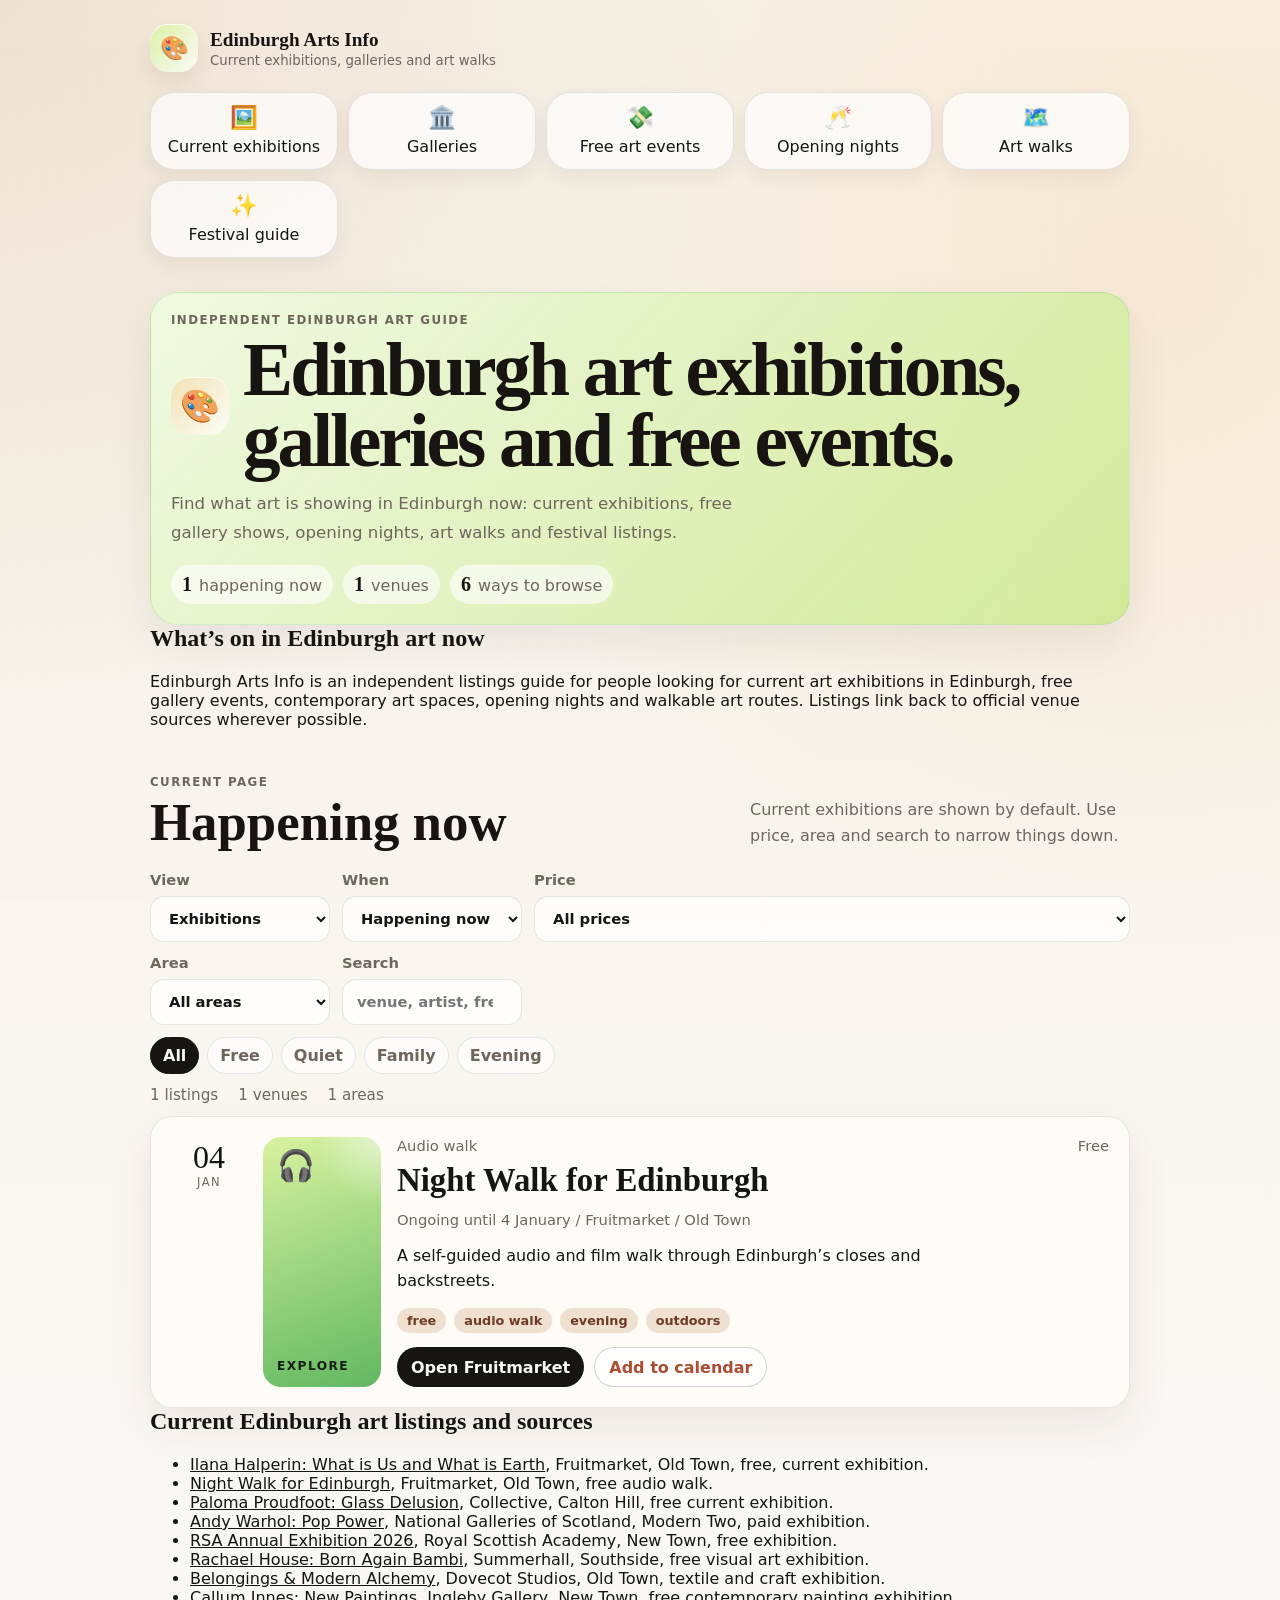
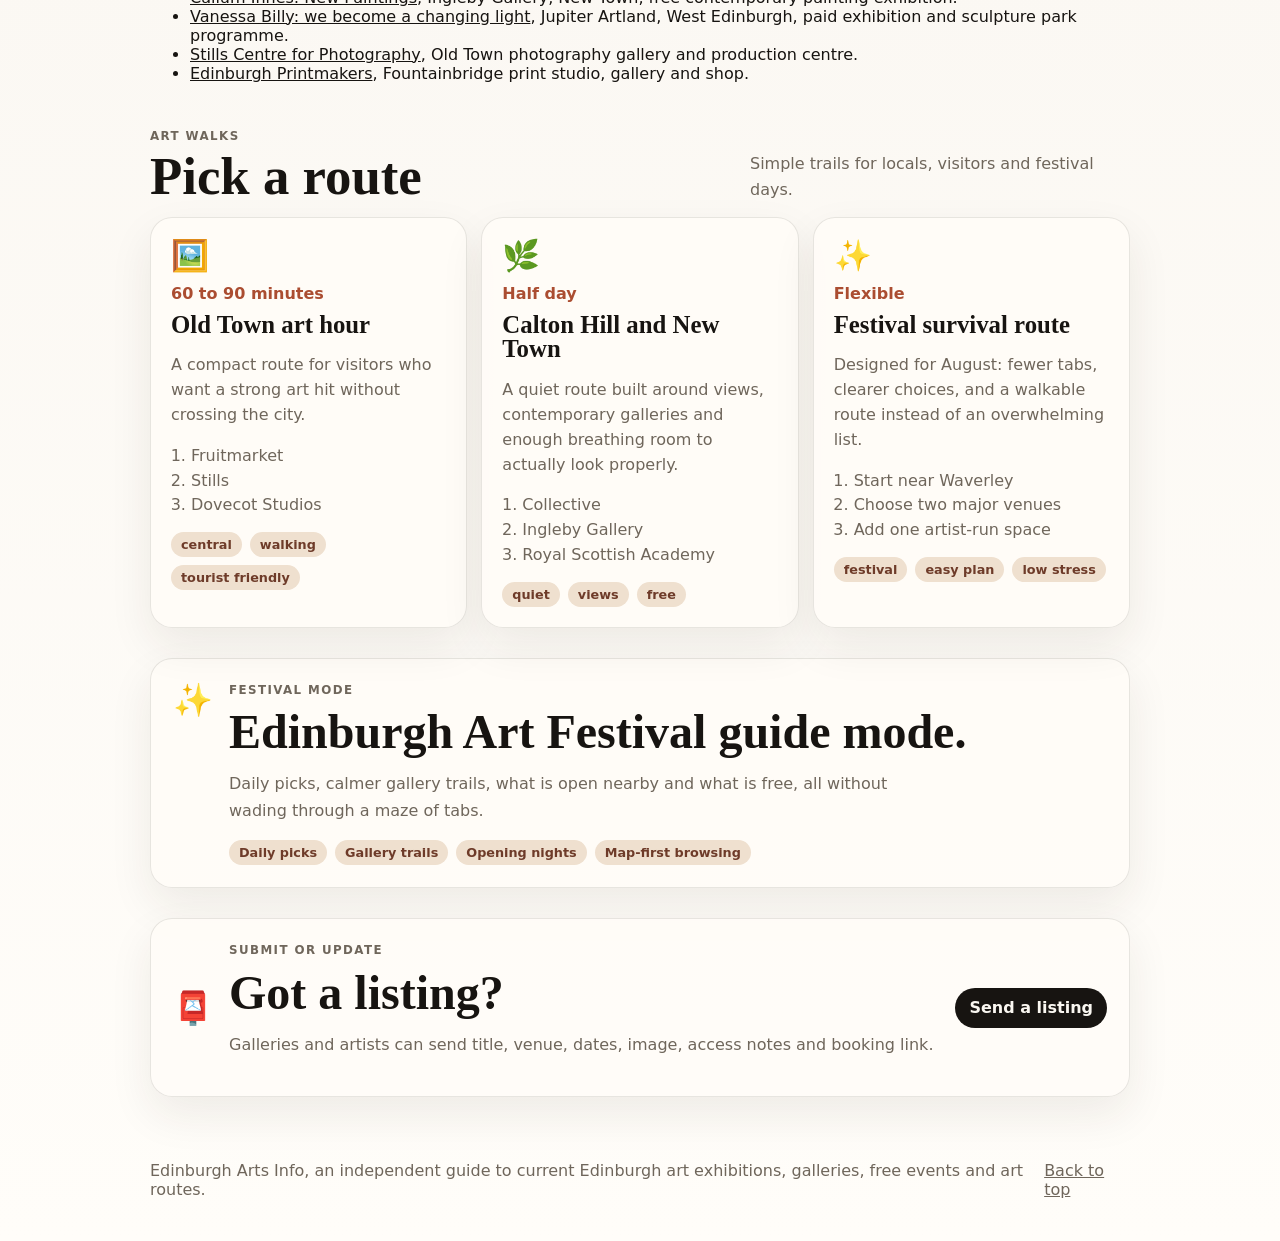
==== index.html @ 5a75db4b "Add six SEO navigation buttons and crawlable listings" ====
<!DOCTYPE html>
<html lang="en-GB">
  <head>
    <meta charset="UTF-8" />
    <meta name="viewport" content="width=device-width, initial-scale=1.0" />
    <meta http-equiv="Content-Security-Policy" content="default-src 'self'; script-src 'self'; style-src 'self'; img-src 'self' data:; font-src 'self'; connect-src 'self'; object-src 'none'; base-uri 'self'; frame-ancestors 'none'; form-action 'self'; upgrade-insecure-requests" />
    <meta name="referrer" content="strict-origin-when-cross-origin" />
    <title>Edinburgh Art Exhibitions, Galleries & Free Events | Edinburgh Arts Info</title>
    <meta name="description" content="Find current Edinburgh art exhibitions, free gallery events, opening nights, art walks and festival listings. An independent guide to what is showing in Edinburgh now." />
    <meta name="robots" content="index, follow, max-image-preview:large, max-snippet:-1, max-video-preview:-1" />
    <link rel="canonical" href="https://zenoconorart.github.io/EdinburghArt.info/" />
    <meta name="theme-color" content="#171411" />
    <meta property="og:title" content="Edinburgh Art Exhibitions, Galleries & Free Events" />
    <meta property="og:description" content="A simple independent guide to current Edinburgh art exhibitions, galleries, free events, opening nights, art walks and festival listings." />
    <meta property="og:type" content="website" />
    <meta property="og:url" content="https://zenoconorart.github.io/EdinburghArt.info/" />
    <meta name="twitter:card" content="summary" />
    <meta name="twitter:title" content="Edinburgh Art Exhibitions, Galleries & Free Events" />
    <meta name="twitter:description" content="Find what art is showing in Edinburgh now, including free exhibitions, galleries, opening nights and art walks." />
    <link rel="stylesheet" href="./styles.css?v=20260424-4" />
  </head>
  <body>
    <div class="grain" aria-hidden="true"></div>

    <header class="site-header">
      <a class="brand" href="#top" aria-label="Edinburgh Arts Info home">
        <span class="brand-mark">🎨</span>
        <span><strong>Edinburgh Arts Info</strong><small>Current exhibitions, galleries and art walks</small></span>
      </a>
      <nav class="topic-nav" aria-label="Browse Edinburgh art listings">
        <a class="topic-link" href="#listings" data-jump-view="exhibitions"><span>🖼️</span>Current exhibitions</a>
        <a class="topic-link" href="#listings" data-jump-view="galleries"><span>🏛️</span>Galleries</a>
        <a class="topic-link" href="#listings" data-jump-price="free"><span>💸</span>Free art events</a>
        <a class="topic-link" href="#listings" data-jump-view="opening"><span>🥂</span>Opening nights</a>
        <a class="topic-link" href="#routes"><span>🗺️</span>Art walks</a>
        <a class="topic-link" href="#festival"><span>✨</span>Festival guide</a>
      </nav>
    </header>

    <main id="top" class="page-shell">
      <section class="hero" aria-labelledby="heroTitle">
        <p class="section-kicker">Independent Edinburgh art guide</p>
        <div class="hero-heading">
          <span class="hero-emoji" aria-hidden="true">🎨</span>
          <h1 id="heroTitle">Edinburgh art exhibitions, galleries and free events.</h1>
        </div>
        <p class="hero-copy">
          Find what art is showing in Edinburgh now: current exhibitions, free gallery shows, opening nights, art walks and festival listings.
        </p>
        <div class="hero-stats" aria-label="Guide summary">
          <p><strong id="todayCount">0</strong><span> happening now</span></p>
          <p><strong id="venueCountHero">0</strong><span> venues</span></p>
          <p><strong>6</strong><span> ways to browse</span></p>
        </div>
      </section>

      <section class="seo-intro" aria-label="About this Edinburgh art guide">
        <h2>What’s on in Edinburgh art now</h2>
        <p>
          Edinburgh Arts Info is an independent listings guide for people looking for current art exhibitions in Edinburgh, free gallery events, contemporary art spaces, opening nights and walkable art routes. Listings link back to official venue sources wherever possible.
        </p>
      </section>

      <section id="listings" class="section-block" aria-labelledby="listingsTitle">
        <div class="section-heading compact">
          <div>
            <p class="section-kicker">Current page</p>
            <h2 id="listingsTitle">Happening now</h2>
          </div>
          <p>Current exhibitions are shown by default. Use price, area and search to narrow things down.</p>
        </div>

        <div class="toolbar" aria-label="Filter listings">
          <label class="field">View<select id="viewFilter"><option value="exhibitions" selected>Exhibitions</option><option value="all">Everything</option><option value="galleries">Galleries</option><option value="opening">Openings and events</option></select></label>
          <label class="field">When<select id="timeFilter"><option value="now" selected>Happening now</option><option value="upcoming">Upcoming</option><option value="all-current">Now and upcoming</option></select></label>
          <label class="field">Price<select id="priceFilter"><option value="all">All prices</option><option value="free">Free</option><option value="paid">Paid</option><option value="under10">Under £10</option><option value="varies">Varies / see source</option></select></label>
          <label class="field">Area<select id="areaFilter"><option value="all">All areas</option></select></label>
          <label class="field field-search">Search<input id="searchFilter" type="search" placeholder="venue, artist, free, £, photography..." /></label>
        </div>

        <div class="quick-filters" aria-label="Quick filters">
          <button class="chip is-active" data-chip="all" type="button">All</button>
          <button class="chip" data-chip="free" type="button">Free</button>
          <button class="chip" data-chip="quiet" type="button">Quiet</button>
          <button class="chip" data-chip="family" type="button">Family</button>
          <button class="chip" data-chip="evening" type="button">Evening</button>
        </div>

        <section class="statline" aria-label="Listing summary">
          <p><span id="listingCount">0</span> listings</p>
          <p><span id="venueCount">0</span> venues</p>
          <p><span id="areaCount">0</span> areas</p>
        </section>

        <section id="listingsGrid" class="card-grid" aria-live="polite"></section>
      </section>

      <section class="crawlable-listings" aria-label="Crawlable current Edinburgh art listings">
        <h2>Current Edinburgh art listings and sources</h2>
        <ul>
          <li><a href="https://www.fruitmarket.co.uk/event/ilana-halperin/">Ilana Halperin: What is Us and What is Earth</a>, Fruitmarket, Old Town, free, current exhibition.</li>
          <li><a href="https://www.fruitmarket.co.uk/event/night-walk-for-edinburgh-2/">Night Walk for Edinburgh</a>, Fruitmarket, Old Town, free audio walk.</li>
          <li><a href="https://www.collective-edinburgh.art/programme/paloma-proudfoot">Paloma Proudfoot: Glass Delusion</a>, Collective, Calton Hill, free current exhibition.</li>
          <li><a href="https://www.nationalgalleries.org/">Andy Warhol: Pop Power</a>, National Galleries of Scotland, Modern Two, paid exhibition.</li>
          <li><a href="https://www.royalscottishacademy.org/">RSA Annual Exhibition 2026</a>, Royal Scottish Academy, New Town, free exhibition.</li>
          <li><a href="https://www.summerhall.co.uk/">Rachael House: Born Again Bambi</a>, Summerhall, Southside, free visual art exhibition.</li>
          <li><a href="https://dovecotstudios.com/">Belongings & Modern Alchemy</a>, Dovecot Studios, Old Town, textile and craft exhibition.</li>
          <li><a href="https://www.inglebygallery.com/">Callum Innes: New Paintings</a>, Ingleby Gallery, New Town, free contemporary painting exhibition.</li>
          <li><a href="https://www.jupiterartland.org/">Vanessa Billy: we become a changing light</a>, Jupiter Artland, West Edinburgh, paid exhibition and sculpture park programme.</li>
          <li><a href="https://www.stills.org/">Stills Centre for Photography</a>, Old Town photography gallery and production centre.</li>
          <li><a href="https://edinburghprintmakers.co.uk/">Edinburgh Printmakers</a>, Fountainbridge print studio, gallery and shop.</li>
        </ul>
      </section>

      <section id="routes" class="section-block" aria-labelledby="routesTitle">
        <div class="section-heading compact">
          <div>
            <p class="section-kicker">Art walks</p>
            <h2 id="routesTitle">Pick a route</h2>
          </div>
          <p>Simple trails for locals, visitors and festival days.</p>
        </div>
        <section id="routeGrid" class="route-grid"></section>
      </section>

      <section id="festival" class="festival-panel" aria-labelledby="festivalTitle">
        <span class="panel-emoji" aria-hidden="true">✨</span>
        <div>
          <p class="section-kicker">Festival mode</p>
          <h2 id="festivalTitle">Edinburgh Art Festival guide mode.</h2>
          <p>Daily picks, calmer gallery trails, what is open nearby and what is free, all without wading through a maze of tabs.</p>
          <div class="festival-actions"><span>Daily picks</span><span>Gallery trails</span><span>Opening nights</span><span>Map-first browsing</span></div>
        </div>
      </section>

      <section id="submit" class="submit-panel" aria-labelledby="submitTitle">
        <span class="panel-emoji" aria-hidden="true">📮</span>
        <div>
          <p class="section-kicker">Submit or update</p>
          <h2 id="submitTitle">Got a listing?</h2>
          <p>Galleries and artists can send title, venue, dates, image, access notes and booking link.</p>
        </div>
        <a class="button primary" href="mailto:hello@edinburgharts.info?subject=Edinburgh%20Arts%20Info%20listing">Send a listing</a>
      </section>
    </main>

    <footer class="site-footer page-shell">
      <p>Edinburgh Arts Info, an independent guide to current Edinburgh art exhibitions, galleries, free events and art routes.</p>
      <p><a href="#top">Back to top</a></p>
    </footer>

    <template id="listingTemplate">
      <article class="listing-card">
        <div class="listing-date"><span class="listing-day"></span><span class="listing-month"></span></div>
        <div class="listing-poster" aria-hidden="true"><span class="listing-emoji"></span><span class="listing-label"></span></div>
        <div class="listing-body">
          <div class="listing-topline"><span class="listing-type"></span><span class="listing-price"></span></div>
          <h3 class="listing-title"></h3>
          <p class="listing-meta"></p>
          <p class="listing-description"></p>
          <div class="listing-tags"></div>
          <div class="listing-actions"><a class="source-link" target="_blank" rel="noreferrer">Open source</a><a class="calendar-link" target="_blank" rel="noreferrer">Add to calendar</a></div>
        </div>
      </article>
    </template>

    <template id="routeTemplate"><article class="route-card"><span class="route-emoji"></span><span class="route-time"></span><h3></h3><p></p><ol></ol><div class="route-tags"></div></article></template>
    <script src="./app.js?v=20260424-4" defer></script>
  </body>
</html>
---- styles.css ----
:root {
  --ink: #171411;
  --muted: #6f665b;
  --paper: #faf7f1;
  --paper-deep: #efe6d7;
  --line: rgba(23, 20, 17, 0.1);
  --line-strong: rgba(23, 20, 17, 0.18);
  --accent: #ab4d31;
  --accent-soft: #efe0cf;
  --card: rgba(255, 252, 247, 0.88);
  --shadow: 0 18px 44px rgba(45, 34, 24, 0.08);
  --serif: Georgia, 'Times New Roman', serif;
  --sans: 'Avenir Next', 'Segoe UI', system-ui, sans-serif;
}
* { box-sizing: border-box; }
html { scroll-behavior: smooth; }
body {
  margin: 0;
  color: var(--ink);
  background: radial-gradient(circle at top left, rgba(239, 224, 207, 0.85), transparent 24%), radial-gradient(circle at 90% 10%, rgba(255, 189, 118, 0.18), transparent 24%), linear-gradient(180deg, #f7f2e9 0%, #fbf8f3 55%, #fffdf9 100%);
  font-family: var(--sans);
}
a { color: inherit; }
.grain {
  position: fixed;
  inset: 0;
  pointer-events: none;
  opacity: 0.07;
  background-image: linear-gradient(transparent 0, rgba(0, 0, 0, 0.04) 100%), repeating-linear-gradient(90deg, transparent 0, transparent 4px, rgba(255, 255, 255, 0.55) 5px);
  mix-blend-mode: multiply;
}
.page-shell, .site-header { width: min(980px, calc(100% - 32px)); margin: 0 auto; }
.site-header { padding: 24px 0 0; }
.brand { display: inline-flex; align-items: center; gap: 12px; margin-bottom: 16px; color: var(--ink); text-decoration: none; }
.brand-mark { display: grid; place-items: center; width: 48px; height: 48px; border-radius: 18px; background: linear-gradient(135deg, rgba(216, 242, 159, 0.9), rgba(255, 255, 255, 0.85)); box-shadow: inset 0 1px 0 rgba(255,255,255,0.9), 0 10px 22px rgba(38, 28, 19, 0.08); font-size: 1.45rem; }
.brand strong, .brand small { display: block; }
.brand strong { font-family: var(--serif); font-size: 1.2rem; }
.brand small { color: var(--muted); margin-top: 2px; }
.topic-nav { display: grid; grid-template-columns: repeat(5, minmax(0, 1fr)); gap: 10px; padding: 4px 0 0; }
.topic-link { display: flex; flex-direction: column; align-items: center; justify-content: center; gap: 8px; min-height: 78px; padding: 12px 10px; border-radius: 24px; border: 1px solid var(--line); background: rgba(255,255,255,0.7); color: var(--ink); text-decoration: none; box-shadow: 0 8px 20px rgba(38, 28, 19, 0.06); text-align: center; transition: transform 180ms ease, box-shadow 180ms ease, border-color 180ms ease; }
.topic-link span { font-size: 1.4rem; line-height: 1; }
.topic-link:hover, .topic-link:focus-visible { transform: translateY(-1px); border-color: var(--line-strong); box-shadow: 0 12px 24px rgba(38, 28, 19, 0.1); }
main.page-shell { padding: 34px 0 64px; }
.section-kicker { margin: 0 0 8px; text-transform: uppercase; letter-spacing: 0.12em; font-size: 0.74rem; font-weight: 800; color: var(--muted); }
h1, h2, h3 { font-family: var(--serif); margin-top: 0; }
.hero { padding: 20px; border-radius: 28px; border: 1px solid rgba(89, 181, 107, 0.2); background: linear-gradient(135deg, rgba(240, 251, 227, 0.96), rgba(206, 233, 144, 0.88)); box-shadow: var(--shadow); }
.hero-heading { display: flex; align-items: center; gap: 14px; }
.hero-emoji { display: inline-grid; place-items: center; flex: 0 0 auto; width: 58px; height: 58px; border-radius: 19px; font-size: 2rem; background: linear-gradient(135deg, rgba(255, 186, 107, 0.35), rgba(255,255,255,0.9)); box-shadow: inset 0 1px 0 rgba(255,255,255,0.9); }
h1 { margin: 0; font-size: clamp(2.45rem, 7vw, 4.7rem); line-height: 0.94; letter-spacing: -0.04em; }
.hero-copy { margin: 14px 0 0; max-width: 58ch; color: var(--muted); line-height: 1.7; font-size: 1.04rem; }
.hero-stats { display: flex; flex-wrap: wrap; gap: 10px; margin-top: 18px; }
.hero-stats p { display: flex; align-items: baseline; gap: 7px; margin: 0; padding: 8px 11px; border-radius: 999px; background: rgba(255,255,255,0.64); color: var(--muted); }
.hero-stats strong { color: var(--ink); font-family: var(--serif); font-size: 1.25rem; }
.section-block { padding: 30px 0 0; }
.section-heading { display: flex; justify-content: space-between; gap: 18px; align-items: end; margin-bottom: 14px; }
.section-heading.compact h2 { margin: 0; font-size: clamp(2.05rem, 5vw, 3.3rem); line-height: 0.98; }
.section-heading > p { max-width: 380px; margin: 0; color: var(--muted); line-height: 1.6; }
.toolbar { display: grid; grid-template-columns: 180px 180px minmax(0, 1fr); gap: 12px; align-items: end; padding: 8px 0 12px; }
.field { display: grid; gap: 8px; color: var(--muted); font-size: 0.92rem; font-weight: 700; }
select, input { width: 100%; min-height: 46px; padding: 0 14px; border-radius: 14px; border: 1px solid var(--line); background: rgba(255,255,255,0.72); color: var(--ink); font: inherit; }
.quick-filters { display: flex; flex-wrap: wrap; gap: 8px; margin: 0 0 12px; }
.chip { border: 1px solid var(--line); border-radius: 999px; background: rgba(255,255,255,0.68); color: var(--muted); padding: 8px 12px; font: inherit; font-weight: 800; cursor: pointer; }
.chip.is-active { background: var(--ink); border-color: var(--ink); color: var(--paper); }
.statline { display: flex; gap: 20px; padding: 0 0 12px; color: var(--muted); font-size: 0.95rem; }
.statline p { margin: 0; }
.card-grid { display: grid; gap: 14px; }
.listing-card { position: relative; display: grid; grid-template-columns: 76px 118px minmax(0, 1fr); gap: 16px; padding: 20px; border: 1px solid var(--line); border-radius: 22px; background: var(--card); box-shadow: var(--shadow); }
.listing-date { display: grid; align-content: start; justify-items: center; gap: 2px; padding-top: 4px; }
.listing-day { font-family: var(--serif); font-size: 2rem; line-height: 1; }
.listing-month { text-transform: uppercase; letter-spacing: 0.12em; font-size: 0.72rem; color: var(--muted); }
.listing-poster { display: grid; align-content: space-between; min-height: 128px; padding: 14px; border-radius: 18px; background: radial-gradient(circle at top right, rgba(255,255,255,0.55), transparent 24%), linear-gradient(160deg, #d8f29f, #62b861); color: #142013; }
.listing-emoji { font-size: 1.9rem; line-height: 1; }
.listing-label { font-size: 0.76rem; letter-spacing: 0.12em; text-transform: uppercase; font-weight: 800; }
.listing-topline, .listing-meta { display: flex; flex-wrap: wrap; justify-content: space-between; gap: 10px; color: var(--muted); font-size: 0.92rem; }
.listing-title { margin: 10px 0; font-size: clamp(1.55rem, 4vw, 2.05rem); line-height: 1; }
.listing-description { margin: 0; max-width: 60ch; line-height: 1.6; }
.listing-tags, .route-tags, .festival-actions { display: flex; flex-wrap: wrap; gap: 8px; margin: 14px 0 0; }
.listing-tags span, .route-tags span, .festival-actions span { padding: 5px 10px; border-radius: 999px; background: var(--accent-soft); color: #6e3b29; font-size: 0.8rem; font-weight: 800; }
.listing-actions { display: flex; flex-wrap: wrap; gap: 10px; align-items: center; margin-top: 14px; }
.button, .source-link, .calendar-link { display: inline-flex; align-items: center; justify-content: center; min-height: 40px; padding: 0 14px; border-radius: 999px; text-decoration: none; font-weight: 800; }
.primary, .source-link { background: var(--ink); color: var(--paper); }
.calendar-link { border: 1px solid var(--line-strong); background: rgba(255,255,255,0.68); color: var(--accent); }
.route-grid { display: grid; grid-template-columns: repeat(3, minmax(0, 1fr)); gap: 14px; }
.route-card, .festival-panel, .submit-panel, .empty-state { border: 1px solid var(--line); border-radius: 22px; background: var(--card); box-shadow: var(--shadow); }
.route-card { padding: 20px; }
.route-emoji { display: block; font-size: 1.9rem; margin-bottom: 10px; }
.route-time { color: var(--accent); font-weight: 900; }
.route-card h3 { margin: 10px 0 8px; font-size: 1.55rem; line-height: 1; }
.route-card p, .route-card li { color: var(--muted); line-height: 1.55; }
.route-card ol { padding-left: 20px; margin-bottom: 0; }
.festival-panel, .submit-panel { display: grid; grid-template-columns: auto minmax(0, 1fr); gap: 16px; padding: 22px; margin-top: 30px; }
.submit-panel { grid-template-columns: auto minmax(0, 1fr) auto; align-items: center; }
.panel-emoji { font-size: 2rem; }
.festival-panel h2, .submit-panel h2 { margin: 0; font-size: clamp(2rem, 5vw, 3rem); line-height: 0.98; }
.festival-panel p, .submit-panel p { max-width: 720px; color: var(--muted); line-height: 1.65; }
.site-footer { display: flex; justify-content: space-between; gap: 16px; padding: 0 0 42px; color: var(--muted); }
.site-footer p { margin: 0; }
.empty-state { padding: 28px; border-style: dashed; }
.empty-state h3 { margin-bottom: 8px; font-size: 2rem; }
.empty-state p { margin: 0; color: var(--muted); line-height: 1.6; }
@media (max-width: 780px) {
  .topic-nav { grid-template-columns: repeat(2, minmax(0, 1fr)); }
  .toolbar, .listing-card, .route-grid, .festival-panel, .submit-panel { grid-template-columns: 1fr; }
  .section-heading { flex-direction: column; align-items: start; }
  .listing-date { justify-items: start; grid-auto-flow: column; justify-content: start; align-items: end; }
  .listing-poster { min-height: 92px; }
  .hero-heading { align-items: start; }
  .site-footer { flex-direction: column; }
}
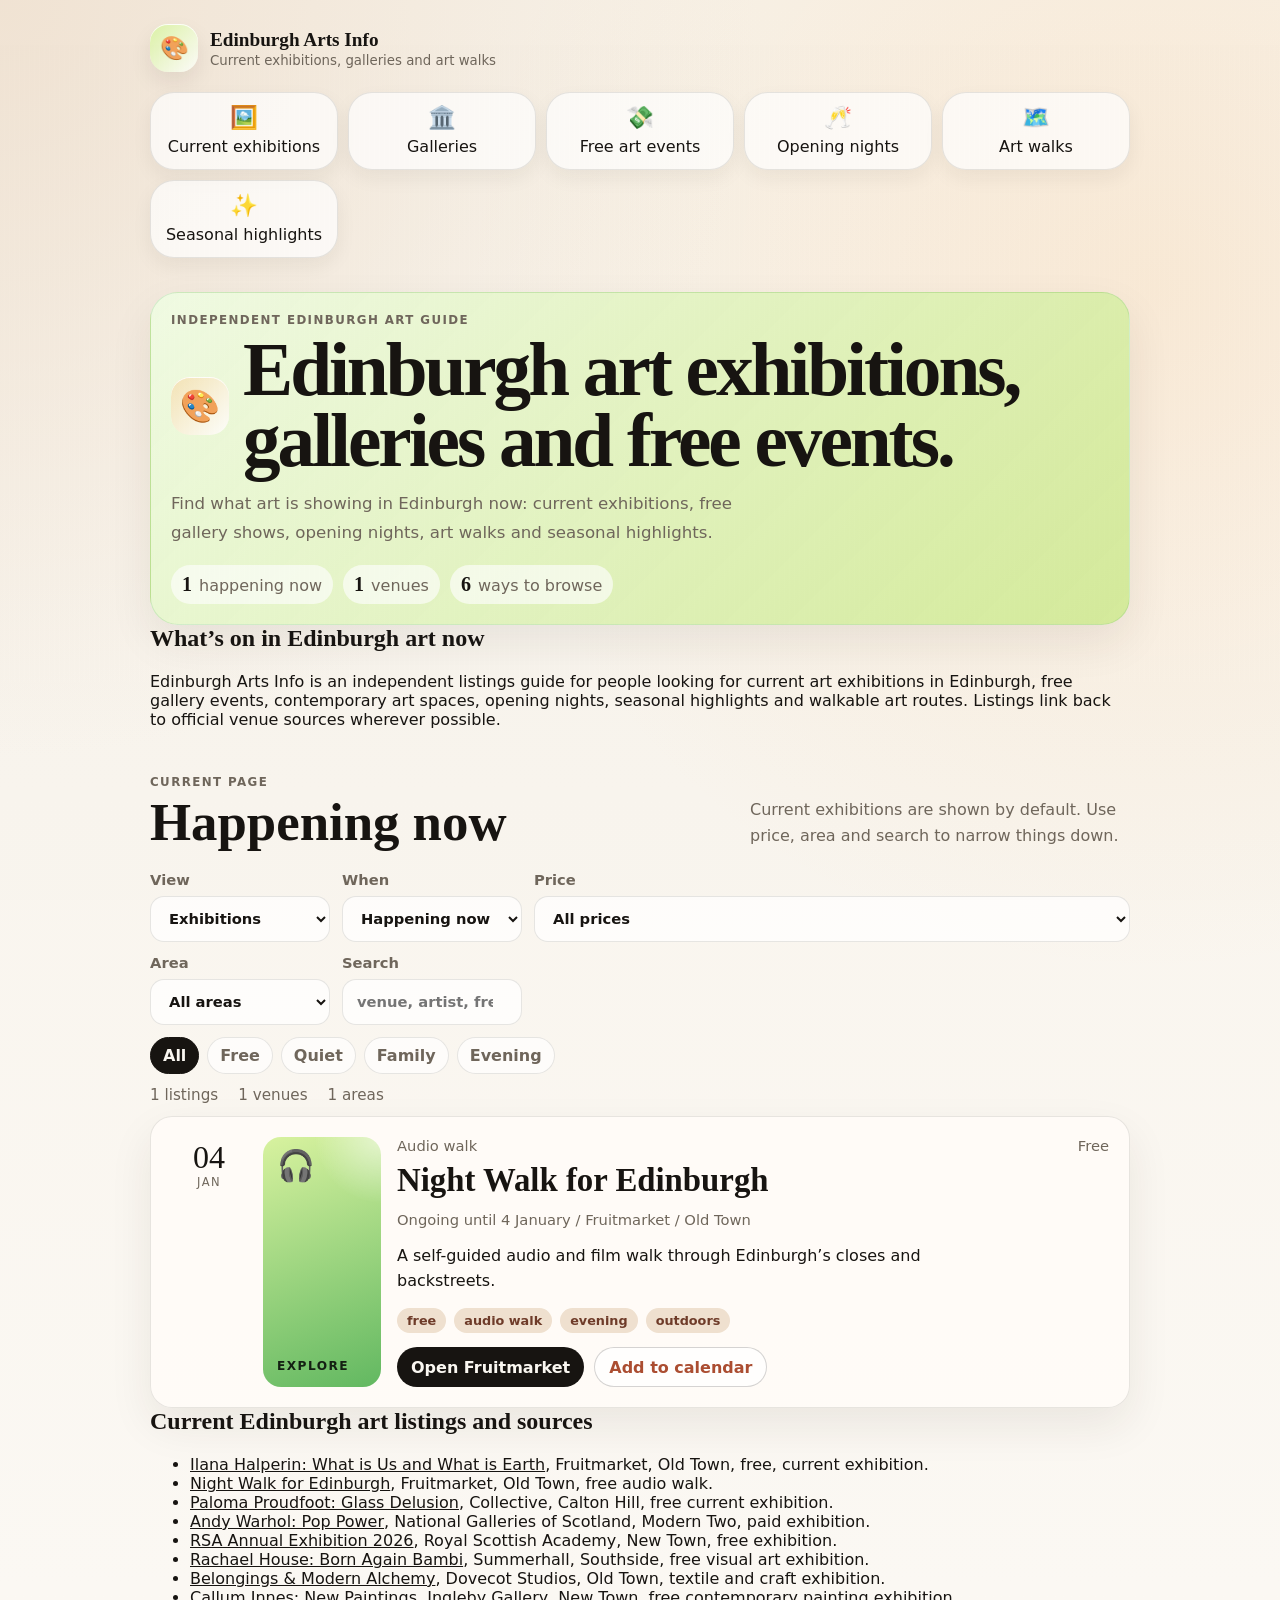
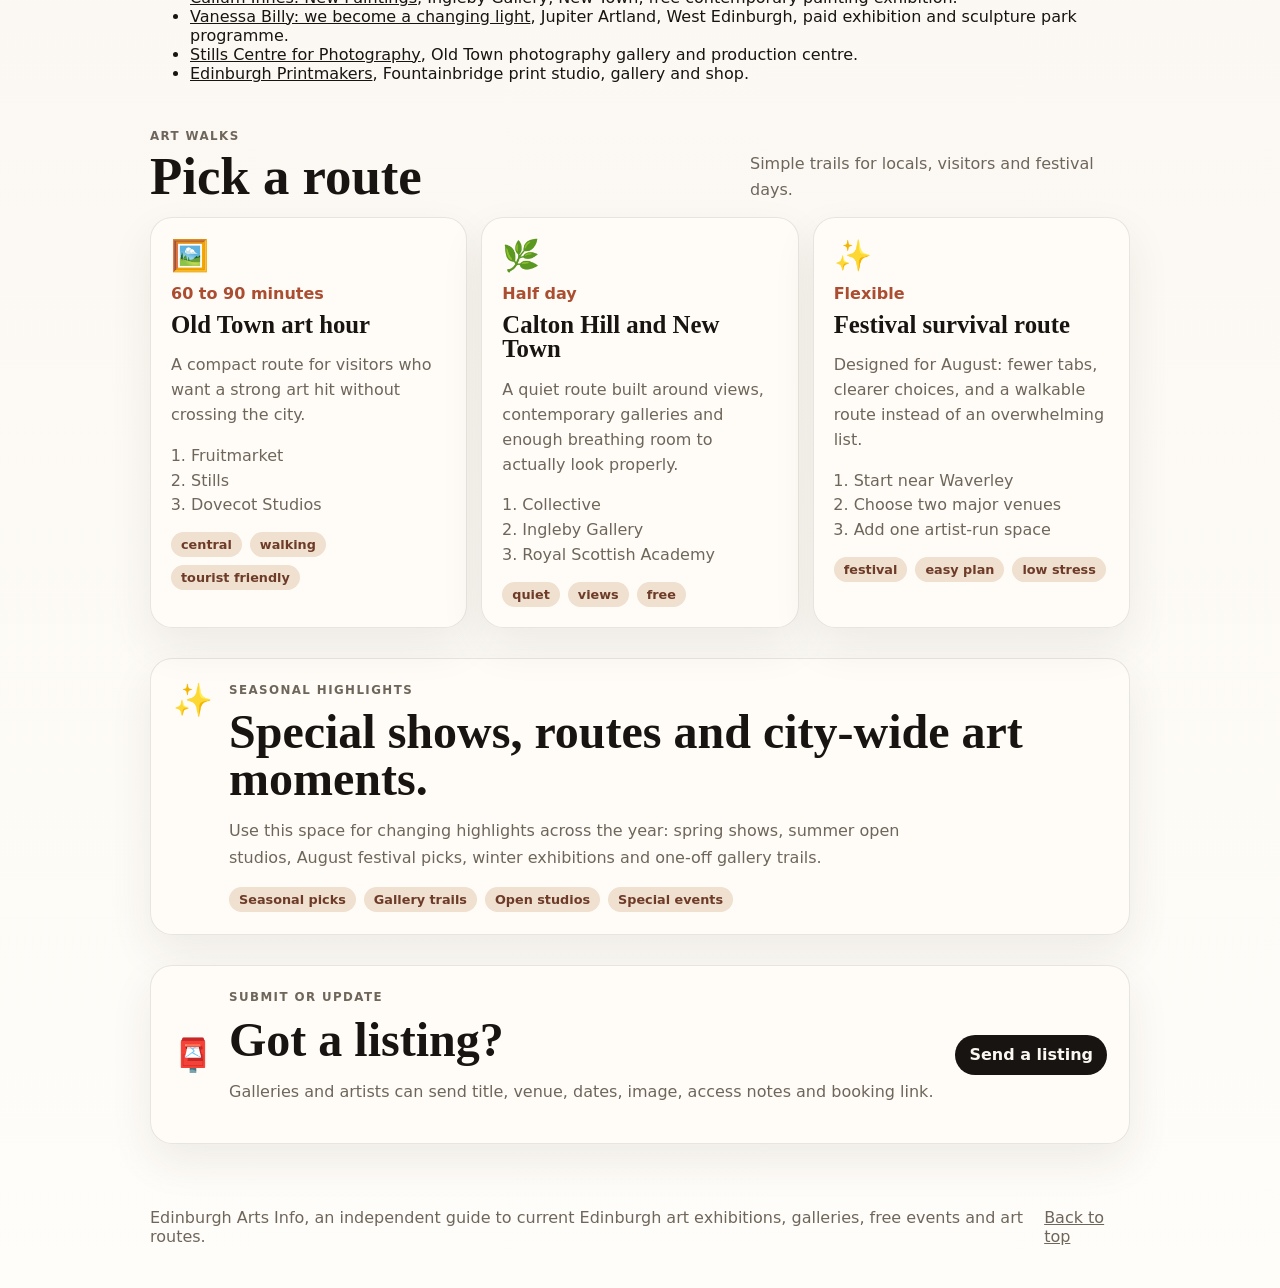
==== commit 074750b6: "Replace festival guide with seasonal highlights" ====
--- a/index.html
+++ b/index.html
@@ -6,18 +6,18 @@
     <meta http-equiv="Content-Security-Policy" content="default-src 'self'; script-src 'self'; style-src 'self'; img-src 'self' data:; font-src 'self'; connect-src 'self'; object-src 'none'; base-uri 'self'; frame-ancestors 'none'; form-action 'self'; upgrade-insecure-requests" />
     <meta name="referrer" content="strict-origin-when-cross-origin" />
     <title>Edinburgh Art Exhibitions, Galleries & Free Events | Edinburgh Arts Info</title>
-    <meta name="description" content="Find current Edinburgh art exhibitions, free gallery events, opening nights, art walks and festival listings. An independent guide to what is showing in Edinburgh now." />
+    <meta name="description" content="Find current Edinburgh art exhibitions, free gallery events, opening nights, art walks and seasonal highlights. An independent guide to what is showing in Edinburgh now." />
     <meta name="robots" content="index, follow, max-image-preview:large, max-snippet:-1, max-video-preview:-1" />
     <link rel="canonical" href="https://zenoconorart.github.io/EdinburghArt.info/" />
     <meta name="theme-color" content="#171411" />
     <meta property="og:title" content="Edinburgh Art Exhibitions, Galleries & Free Events" />
-    <meta property="og:description" content="A simple independent guide to current Edinburgh art exhibitions, galleries, free events, opening nights, art walks and festival listings." />
+    <meta property="og:description" content="A simple independent guide to current Edinburgh art exhibitions, galleries, free events, opening nights, art walks and seasonal highlights." />
     <meta property="og:type" content="website" />
     <meta property="og:url" content="https://zenoconorart.github.io/EdinburghArt.info/" />
     <meta name="twitter:card" content="summary" />
     <meta name="twitter:title" content="Edinburgh Art Exhibitions, Galleries & Free Events" />
     <meta name="twitter:description" content="Find what art is showing in Edinburgh now, including free exhibitions, galleries, opening nights and art walks." />
-    <link rel="stylesheet" href="./styles.css?v=20260424-4" />
+    <link rel="stylesheet" href="./styles.css?v=20260424-5" />
   </head>
   <body>
     <div class="grain" aria-hidden="true"></div>
@@ -33,7 +33,7 @@
         <a class="topic-link" href="#listings" data-jump-price="free"><span>💸</span>Free art events</a>
         <a class="topic-link" href="#listings" data-jump-view="opening"><span>🥂</span>Opening nights</a>
         <a class="topic-link" href="#routes"><span>🗺️</span>Art walks</a>
-        <a class="topic-link" href="#festival"><span>✨</span>Festival guide</a>
+        <a class="topic-link" href="#highlights"><span>✨</span>Seasonal highlights</a>
       </nav>
     </header>
 
@@ -45,7 +45,7 @@
           <h1 id="heroTitle">Edinburgh art exhibitions, galleries and free events.</h1>
         </div>
         <p class="hero-copy">
-          Find what art is showing in Edinburgh now: current exhibitions, free gallery shows, opening nights, art walks and festival listings.
+          Find what art is showing in Edinburgh now: current exhibitions, free gallery shows, opening nights, art walks and seasonal highlights.
         </p>
         <div class="hero-stats" aria-label="Guide summary">
           <p><strong id="todayCount">0</strong><span> happening now</span></p>
@@ -57,7 +57,7 @@
       <section class="seo-intro" aria-label="About this Edinburgh art guide">
         <h2>What’s on in Edinburgh art now</h2>
         <p>
-          Edinburgh Arts Info is an independent listings guide for people looking for current art exhibitions in Edinburgh, free gallery events, contemporary art spaces, opening nights and walkable art routes. Listings link back to official venue sources wherever possible.
+          Edinburgh Arts Info is an independent listings guide for people looking for current art exhibitions in Edinburgh, free gallery events, contemporary art spaces, opening nights, seasonal highlights and walkable art routes. Listings link back to official venue sources wherever possible.
         </p>
       </section>
 
@@ -123,13 +123,13 @@
         <section id="routeGrid" class="route-grid"></section>
       </section>
 
-      <section id="festival" class="festival-panel" aria-labelledby="festivalTitle">
+      <section id="highlights" class="festival-panel" aria-labelledby="highlightsTitle">
         <span class="panel-emoji" aria-hidden="true">✨</span>
         <div>
-          <p class="section-kicker">Festival mode</p>
-          <h2 id="festivalTitle">Edinburgh Art Festival guide mode.</h2>
-          <p>Daily picks, calmer gallery trails, what is open nearby and what is free, all without wading through a maze of tabs.</p>
-          <div class="festival-actions"><span>Daily picks</span><span>Gallery trails</span><span>Opening nights</span><span>Map-first browsing</span></div>
+          <p class="section-kicker">Seasonal highlights</p>
+          <h2 id="highlightsTitle">Special shows, routes and city-wide art moments.</h2>
+          <p>Use this space for changing highlights across the year: spring shows, summer open studios, August festival picks, winter exhibitions and one-off gallery trails.</p>
+          <div class="festival-actions"><span>Seasonal picks</span><span>Gallery trails</span><span>Open studios</span><span>Special events</span></div>
         </div>
       </section>
 
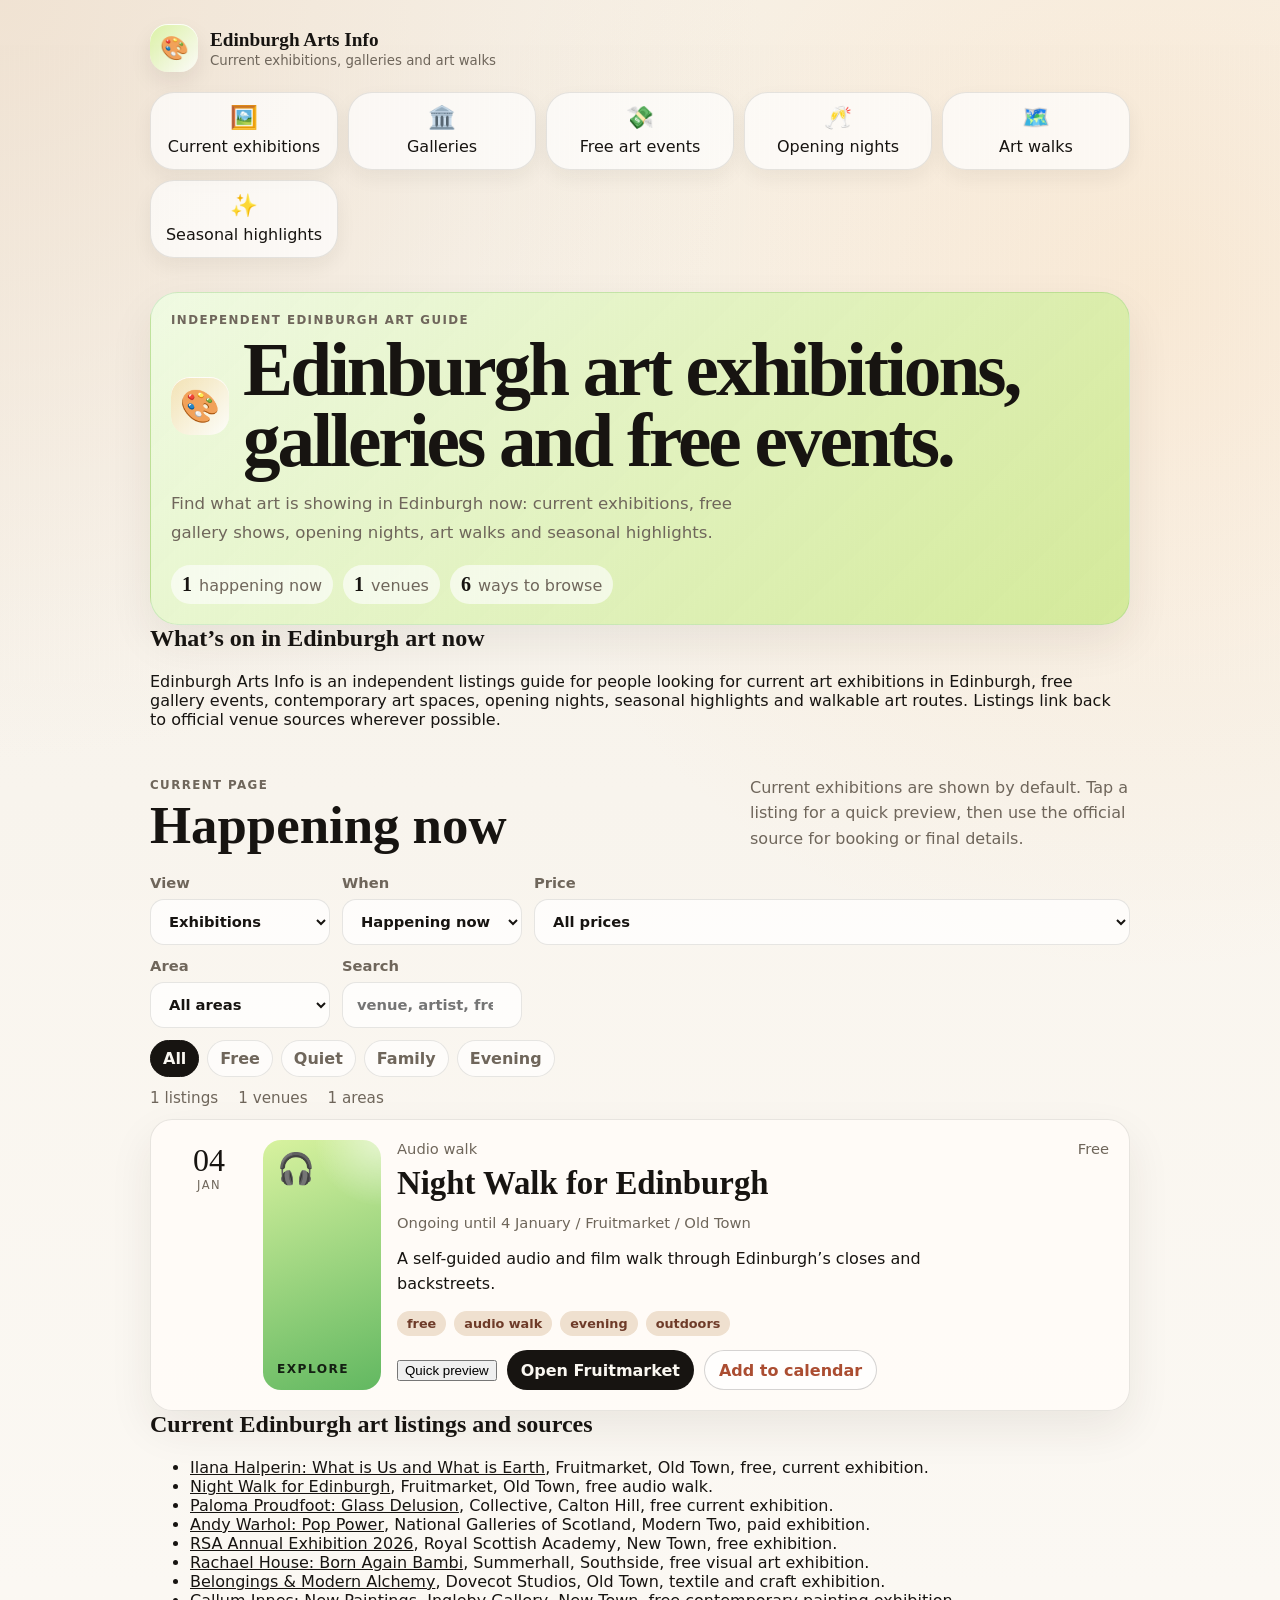
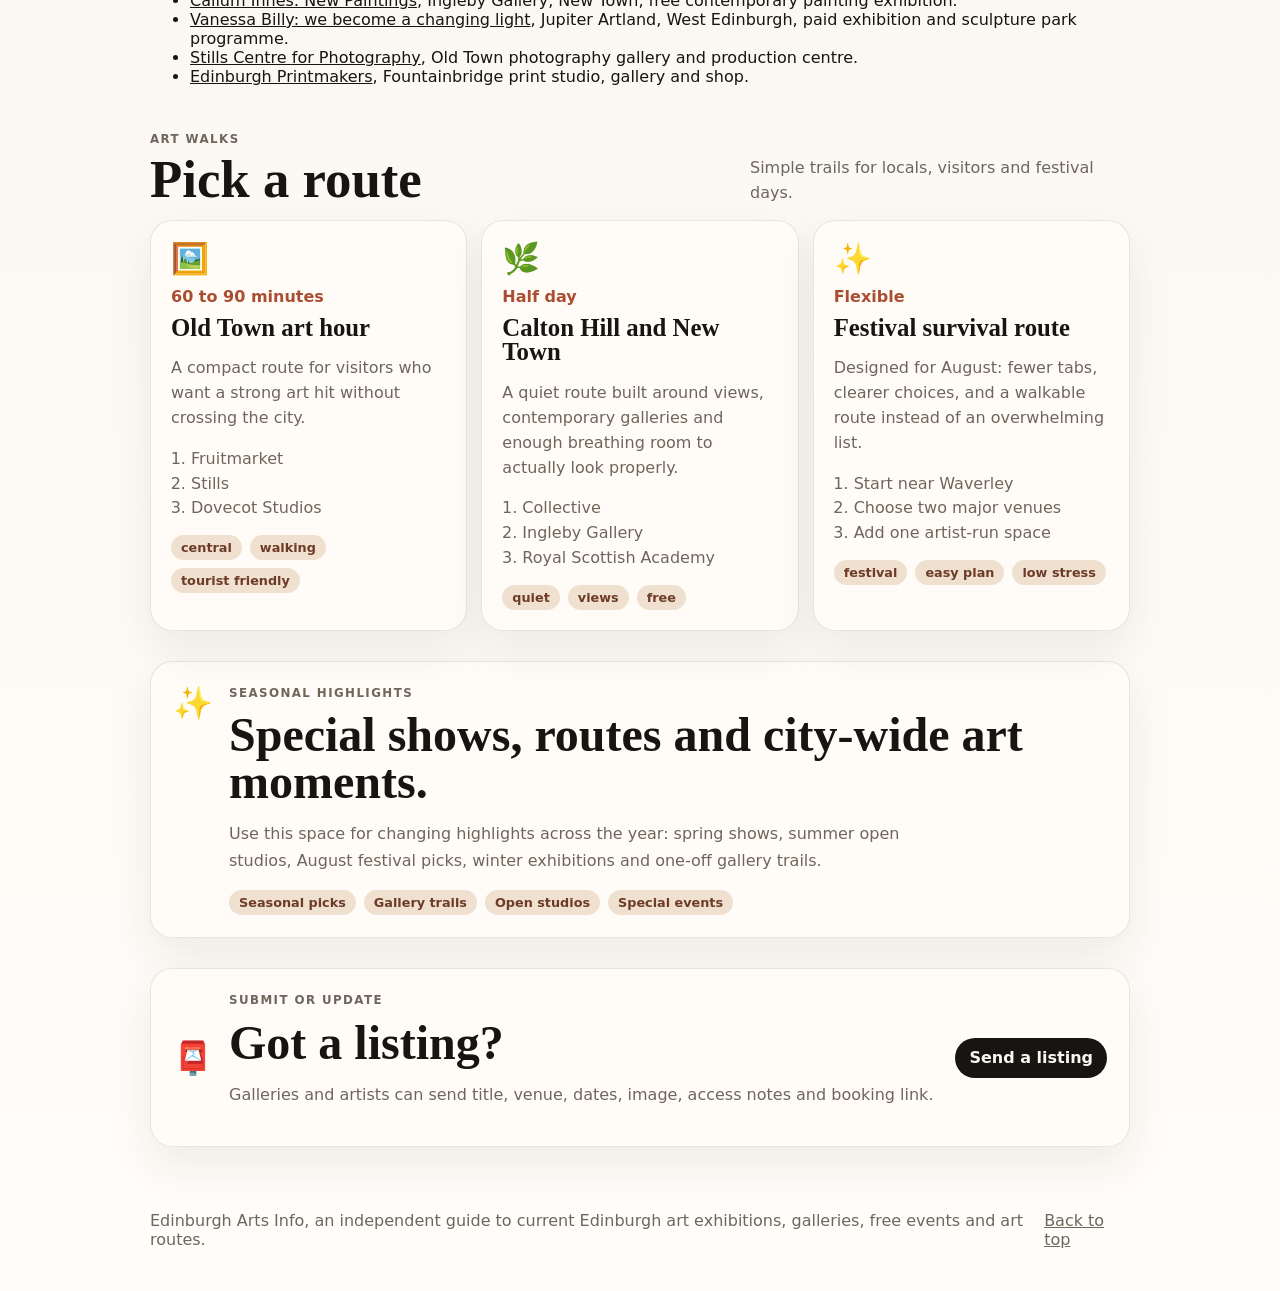
==== commit 0100aa91: "Add expandable listing preview markup" ====
--- a/index.html
+++ b/index.html
@@ -17,7 +17,7 @@
     <meta name="twitter:card" content="summary" />
     <meta name="twitter:title" content="Edinburgh Art Exhibitions, Galleries & Free Events" />
     <meta name="twitter:description" content="Find what art is showing in Edinburgh now, including free exhibitions, galleries, opening nights and art walks." />
-    <link rel="stylesheet" href="./styles.css?v=20260424-5" />
+    <link rel="stylesheet" href="./styles.css?v=20260424-6" />
   </head>
   <body>
     <div class="grain" aria-hidden="true"></div>
@@ -67,7 +67,7 @@
             <p class="section-kicker">Current page</p>
             <h2 id="listingsTitle">Happening now</h2>
           </div>
-          <p>Current exhibitions are shown by default. Use price, area and search to narrow things down.</p>
+          <p>Current exhibitions are shown by default. Tap a listing for a quick preview, then use the official source for booking or final details.</p>
         </div>
 
         <div class="toolbar" aria-label="Filter listings">
@@ -150,7 +150,7 @@
     </footer>
 
     <template id="listingTemplate">
-      <article class="listing-card">
+      <article class="listing-card" tabindex="0">
         <div class="listing-date"><span class="listing-day"></span><span class="listing-month"></span></div>
         <div class="listing-poster" aria-hidden="true"><span class="listing-emoji"></span><span class="listing-label"></span></div>
         <div class="listing-body">
@@ -159,12 +159,20 @@
           <p class="listing-meta"></p>
           <p class="listing-description"></p>
           <div class="listing-tags"></div>
-          <div class="listing-actions"><a class="source-link" target="_blank" rel="noreferrer">Open source</a><a class="calendar-link" target="_blank" rel="noreferrer">Add to calendar</a></div>
+          <div class="listing-actions"><button class="preview-button" type="button">Quick preview</button><a class="source-link" target="_blank" rel="noreferrer">Official page</a><a class="calendar-link" target="_blank" rel="noreferrer">Add to calendar</a></div>
+          <div class="listing-preview" hidden>
+            <div class="preview-art"><span class="preview-emoji"></span><span class="preview-label"></span></div>
+            <div class="preview-copy">
+              <h4></h4>
+              <p class="preview-text"></p>
+              <p class="preview-note"></p>
+            </div>
+          </div>
         </div>
       </article>
     </template>
 
     <template id="routeTemplate"><article class="route-card"><span class="route-emoji"></span><span class="route-time"></span><h3></h3><p></p><ol></ol><div class="route-tags"></div></article></template>
-    <script src="./app.js?v=20260424-4" defer></script>
+    <script src="./app.js?v=20260424-6" defer></script>
   </body>
 </html>
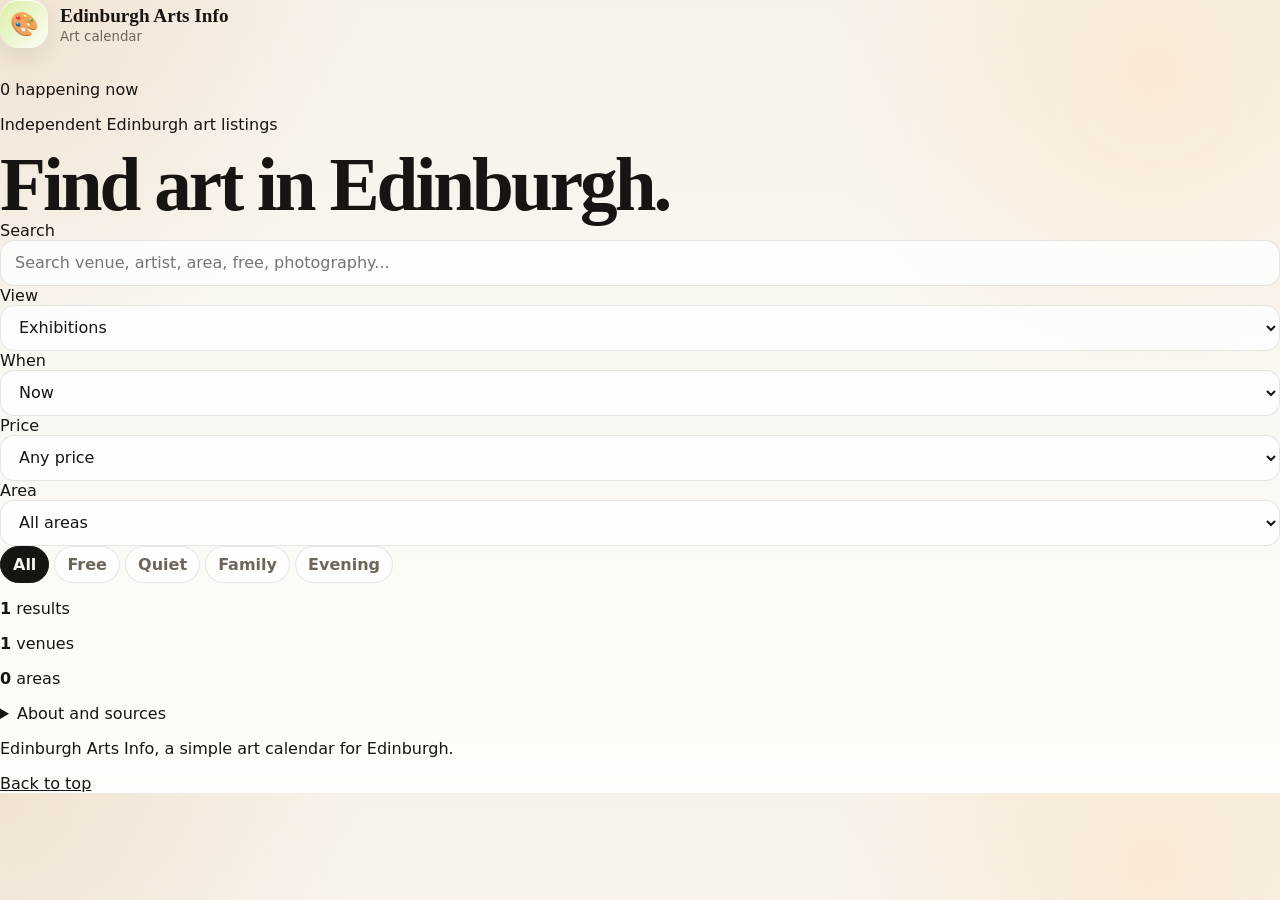
==== commit 0f5cd3e3: "Strip site back to simple calendar interface" ====
--- a/index.html
+++ b/index.html
@@ -5,174 +5,113 @@
     <meta name="viewport" content="width=device-width, initial-scale=1.0" />
     <meta http-equiv="Content-Security-Policy" content="default-src 'self'; script-src 'self'; style-src 'self'; img-src 'self' data:; font-src 'self'; connect-src 'self'; object-src 'none'; base-uri 'self'; frame-ancestors 'none'; form-action 'self'; upgrade-insecure-requests" />
     <meta name="referrer" content="strict-origin-when-cross-origin" />
-    <title>Edinburgh Art Exhibitions, Galleries & Free Events | Edinburgh Arts Info</title>
-    <meta name="description" content="Find current Edinburgh art exhibitions, free gallery events, opening nights, art walks and seasonal highlights. An independent guide to what is showing in Edinburgh now." />
+    <title>Edinburgh Art Calendar | Exhibitions, Galleries & Free Events</title>
+    <meta name="description" content="A simple searchable calendar of current Edinburgh art exhibitions, galleries, free events and opening nights. Find what is showing in Edinburgh now." />
     <meta name="robots" content="index, follow, max-image-preview:large, max-snippet:-1, max-video-preview:-1" />
     <link rel="canonical" href="https://zenoconorart.github.io/EdinburghArt.info/" />
-    <meta name="theme-color" content="#171411" />
-    <meta property="og:title" content="Edinburgh Art Exhibitions, Galleries & Free Events" />
-    <meta property="og:description" content="A simple independent guide to current Edinburgh art exhibitions, galleries, free events, opening nights, art walks and seasonal highlights." />
+    <meta name="theme-color" content="#faf7f1" />
+    <meta property="og:title" content="Edinburgh Art Calendar" />
+    <meta property="og:description" content="A simple searchable calendar of current Edinburgh art exhibitions, galleries, free events and opening nights." />
     <meta property="og:type" content="website" />
     <meta property="og:url" content="https://zenoconorart.github.io/EdinburghArt.info/" />
     <meta name="twitter:card" content="summary" />
-    <meta name="twitter:title" content="Edinburgh Art Exhibitions, Galleries & Free Events" />
-    <meta name="twitter:description" content="Find what art is showing in Edinburgh now, including free exhibitions, galleries, opening nights and art walks." />
-    <link rel="stylesheet" href="./styles.css?v=20260424-6" />
+    <meta name="twitter:title" content="Edinburgh Art Calendar" />
+    <meta name="twitter:description" content="Find what art is showing in Edinburgh now." />
+    <link rel="stylesheet" href="./styles.css?v=20260424-7" />
   </head>
   <body>
-    <div class="grain" aria-hidden="true"></div>
-
-    <header class="site-header">
+    <header class="app-header">
       <a class="brand" href="#top" aria-label="Edinburgh Arts Info home">
         <span class="brand-mark">🎨</span>
-        <span><strong>Edinburgh Arts Info</strong><small>Current exhibitions, galleries and art walks</small></span>
+        <span>
+          <strong>Edinburgh Arts Info</strong>
+          <small>Art calendar</small>
+        </span>
       </a>
-      <nav class="topic-nav" aria-label="Browse Edinburgh art listings">
-        <a class="topic-link" href="#listings" data-jump-view="exhibitions"><span>🖼️</span>Current exhibitions</a>
-        <a class="topic-link" href="#listings" data-jump-view="galleries"><span>🏛️</span>Galleries</a>
-        <a class="topic-link" href="#listings" data-jump-price="free"><span>💸</span>Free art events</a>
-        <a class="topic-link" href="#listings" data-jump-view="opening"><span>🥂</span>Opening nights</a>
-        <a class="topic-link" href="#routes"><span>🗺️</span>Art walks</a>
-        <a class="topic-link" href="#highlights"><span>✨</span>Seasonal highlights</a>
-      </nav>
+      <p class="header-count"><span id="todayCount">0</span> happening now</p>
     </header>
 
-    <main id="top" class="page-shell">
-      <section class="hero" aria-labelledby="heroTitle">
-        <p class="section-kicker">Independent Edinburgh art guide</p>
-        <div class="hero-heading">
-          <span class="hero-emoji" aria-hidden="true">🎨</span>
-          <h1 id="heroTitle">Edinburgh art exhibitions, galleries and free events.</h1>
-        </div>
-        <p class="hero-copy">
-          Find what art is showing in Edinburgh now: current exhibitions, free gallery shows, opening nights, art walks and seasonal highlights.
-        </p>
-        <div class="hero-stats" aria-label="Guide summary">
-          <p><strong id="todayCount">0</strong><span> happening now</span></p>
-          <p><strong id="venueCountHero">0</strong><span> venues</span></p>
-          <p><strong>6</strong><span> ways to browse</span></p>
-        </div>
-      </section>
+    <main id="top" class="app-shell">
+      <section class="search-panel" aria-labelledby="pageTitle">
+        <p class="eyebrow">Independent Edinburgh art listings</p>
+        <h1 id="pageTitle">Find art in Edinburgh.</h1>
+        <label class="search-field" for="searchFilter">
+          <span>Search</span>
+          <input id="searchFilter" type="search" placeholder="Search venue, artist, area, free, photography..." autocomplete="off" />
+        </label>
 
-      <section class="seo-intro" aria-label="About this Edinburgh art guide">
-        <h2>What’s on in Edinburgh art now</h2>
-        <p>
-          Edinburgh Arts Info is an independent listings guide for people looking for current art exhibitions in Edinburgh, free gallery events, contemporary art spaces, opening nights, seasonal highlights and walkable art routes. Listings link back to official venue sources wherever possible.
-        </p>
-      </section>
-
-      <section id="listings" class="section-block" aria-labelledby="listingsTitle">
-        <div class="section-heading compact">
-          <div>
-            <p class="section-kicker">Current page</p>
-            <h2 id="listingsTitle">Happening now</h2>
-          </div>
-          <p>Current exhibitions are shown by default. Tap a listing for a quick preview, then use the official source for booking or final details.</p>
+        <div class="filter-row" aria-label="Filter listings">
+          <label>View<select id="viewFilter"><option value="exhibitions" selected>Exhibitions</option><option value="all">All</option><option value="galleries">Galleries</option><option value="opening">Openings</option></select></label>
+          <label>When<select id="timeFilter"><option value="now" selected>Now</option><option value="upcoming">Upcoming</option><option value="all-current">All current</option></select></label>
+          <label>Price<select id="priceFilter"><option value="all">Any price</option><option value="free">Free</option><option value="paid">Paid</option><option value="under10">Under £10</option><option value="varies">Varies</option></select></label>
+          <label>Area<select id="areaFilter"><option value="all">All areas</option></select></label>
         </div>
 
-        <div class="toolbar" aria-label="Filter listings">
-          <label class="field">View<select id="viewFilter"><option value="exhibitions" selected>Exhibitions</option><option value="all">Everything</option><option value="galleries">Galleries</option><option value="opening">Openings and events</option></select></label>
-          <label class="field">When<select id="timeFilter"><option value="now" selected>Happening now</option><option value="upcoming">Upcoming</option><option value="all-current">Now and upcoming</option></select></label>
-          <label class="field">Price<select id="priceFilter"><option value="all">All prices</option><option value="free">Free</option><option value="paid">Paid</option><option value="under10">Under £10</option><option value="varies">Varies / see source</option></select></label>
-          <label class="field">Area<select id="areaFilter"><option value="all">All areas</option></select></label>
-          <label class="field field-search">Search<input id="searchFilter" type="search" placeholder="venue, artist, free, £, photography..." /></label>
-        </div>
-
-        <div class="quick-filters" aria-label="Quick filters">
+        <div class="quick-row" aria-label="Quick filters">
           <button class="chip is-active" data-chip="all" type="button">All</button>
           <button class="chip" data-chip="free" type="button">Free</button>
           <button class="chip" data-chip="quiet" type="button">Quiet</button>
           <button class="chip" data-chip="family" type="button">Family</button>
           <button class="chip" data-chip="evening" type="button">Evening</button>
         </div>
-
-        <section class="statline" aria-label="Listing summary">
-          <p><span id="listingCount">0</span> listings</p>
-          <p><span id="venueCount">0</span> venues</p>
-          <p><span id="areaCount">0</span> areas</p>
-        </section>
-
-        <section id="listingsGrid" class="card-grid" aria-live="polite"></section>
       </section>
 
-      <section class="crawlable-listings" aria-label="Crawlable current Edinburgh art listings">
-        <h2>Current Edinburgh art listings and sources</h2>
-        <ul>
-          <li><a href="https://www.fruitmarket.co.uk/event/ilana-halperin/">Ilana Halperin: What is Us and What is Earth</a>, Fruitmarket, Old Town, free, current exhibition.</li>
-          <li><a href="https://www.fruitmarket.co.uk/event/night-walk-for-edinburgh-2/">Night Walk for Edinburgh</a>, Fruitmarket, Old Town, free audio walk.</li>
-          <li><a href="https://www.collective-edinburgh.art/programme/paloma-proudfoot">Paloma Proudfoot: Glass Delusion</a>, Collective, Calton Hill, free current exhibition.</li>
-          <li><a href="https://www.nationalgalleries.org/">Andy Warhol: Pop Power</a>, National Galleries of Scotland, Modern Two, paid exhibition.</li>
-          <li><a href="https://www.royalscottishacademy.org/">RSA Annual Exhibition 2026</a>, Royal Scottish Academy, New Town, free exhibition.</li>
-          <li><a href="https://www.summerhall.co.uk/">Rachael House: Born Again Bambi</a>, Summerhall, Southside, free visual art exhibition.</li>
-          <li><a href="https://dovecotstudios.com/">Belongings & Modern Alchemy</a>, Dovecot Studios, Old Town, textile and craft exhibition.</li>
-          <li><a href="https://www.inglebygallery.com/">Callum Innes: New Paintings</a>, Ingleby Gallery, New Town, free contemporary painting exhibition.</li>
-          <li><a href="https://www.jupiterartland.org/">Vanessa Billy: we become a changing light</a>, Jupiter Artland, West Edinburgh, paid exhibition and sculpture park programme.</li>
-          <li><a href="https://www.stills.org/">Stills Centre for Photography</a>, Old Town photography gallery and production centre.</li>
-          <li><a href="https://edinburghprintmakers.co.uk/">Edinburgh Printmakers</a>, Fountainbridge print studio, gallery and shop.</li>
-        </ul>
+      <section class="summary-bar" aria-label="Listing summary">
+        <p><strong id="listingCount">0</strong> results</p>
+        <p><strong id="venueCount">0</strong> venues</p>
+        <p><strong id="areaCount">0</strong> areas</p>
       </section>
 
-      <section id="routes" class="section-block" aria-labelledby="routesTitle">
-        <div class="section-heading compact">
-          <div>
-            <p class="section-kicker">Art walks</p>
-            <h2 id="routesTitle">Pick a route</h2>
-          </div>
-          <p>Simple trails for locals, visitors and festival days.</p>
+      <section id="listingsGrid" class="agenda-list" aria-live="polite" aria-label="Edinburgh art listings"></section>
+
+      <details class="source-details">
+        <summary>About and sources</summary>
+        <div>
+          <h2>Current Edinburgh art exhibitions and sources</h2>
+          <p>Edinburgh Arts Info is a simple searchable calendar for current Edinburgh art exhibitions, galleries, free events and opening nights. Listings link to official venue sources for booking, access and final details.</p>
+          <ul>
+            <li><a href="https://www.fruitmarket.co.uk/event/ilana-halperin/">Fruitmarket</a></li>
+            <li><a href="https://www.collective-edinburgh.art/programme/paloma-proudfoot">Collective</a></li>
+            <li><a href="https://www.nationalgalleries.org/">National Galleries of Scotland</a></li>
+            <li><a href="https://www.royalscottishacademy.org/">Royal Scottish Academy</a></li>
+            <li><a href="https://www.summerhall.co.uk/">Summerhall</a></li>
+            <li><a href="https://dovecotstudios.com/">Dovecot Studios</a></li>
+            <li><a href="https://www.inglebygallery.com/">Ingleby Gallery</a></li>
+            <li><a href="https://www.jupiterartland.org/">Jupiter Artland</a></li>
+            <li><a href="https://www.stills.org/">Stills</a></li>
+            <li><a href="https://edinburghprintmakers.co.uk/">Edinburgh Printmakers</a></li>
+          </ul>
         </div>
-        <section id="routeGrid" class="route-grid"></section>
-      </section>
-
-      <section id="highlights" class="festival-panel" aria-labelledby="highlightsTitle">
-        <span class="panel-emoji" aria-hidden="true">✨</span>
-        <div>
-          <p class="section-kicker">Seasonal highlights</p>
-          <h2 id="highlightsTitle">Special shows, routes and city-wide art moments.</h2>
-          <p>Use this space for changing highlights across the year: spring shows, summer open studios, August festival picks, winter exhibitions and one-off gallery trails.</p>
-          <div class="festival-actions"><span>Seasonal picks</span><span>Gallery trails</span><span>Open studios</span><span>Special events</span></div>
-        </div>
-      </section>
-
-      <section id="submit" class="submit-panel" aria-labelledby="submitTitle">
-        <span class="panel-emoji" aria-hidden="true">📮</span>
-        <div>
-          <p class="section-kicker">Submit or update</p>
-          <h2 id="submitTitle">Got a listing?</h2>
-          <p>Galleries and artists can send title, venue, dates, image, access notes and booking link.</p>
-        </div>
-        <a class="button primary" href="mailto:hello@edinburgharts.info?subject=Edinburgh%20Arts%20Info%20listing">Send a listing</a>
-      </section>
+      </details>
     </main>
 
-    <footer class="site-footer page-shell">
-      <p>Edinburgh Arts Info, an independent guide to current Edinburgh art exhibitions, galleries, free events and art routes.</p>
-      <p><a href="#top">Back to top</a></p>
+    <footer class="app-footer">
+      <p>Edinburgh Arts Info, a simple art calendar for Edinburgh.</p>
+      <a href="#top">Back to top</a>
     </footer>
 
     <template id="listingTemplate">
-      <article class="listing-card" tabindex="0">
-        <div class="listing-date"><span class="listing-day"></span><span class="listing-month"></span></div>
-        <div class="listing-poster" aria-hidden="true"><span class="listing-emoji"></span><span class="listing-label"></span></div>
-        <div class="listing-body">
-          <div class="listing-topline"><span class="listing-type"></span><span class="listing-price"></span></div>
-          <h3 class="listing-title"></h3>
-          <p class="listing-meta"></p>
-          <p class="listing-description"></p>
-          <div class="listing-tags"></div>
-          <div class="listing-actions"><button class="preview-button" type="button">Quick preview</button><a class="source-link" target="_blank" rel="noreferrer">Official page</a><a class="calendar-link" target="_blank" rel="noreferrer">Add to calendar</a></div>
-          <div class="listing-preview" hidden>
-            <div class="preview-art"><span class="preview-emoji"></span><span class="preview-label"></span></div>
-            <div class="preview-copy">
-              <h4></h4>
-              <p class="preview-text"></p>
-              <p class="preview-note"></p>
-            </div>
+      <article class="event-row">
+        <div class="event-date">
+          <span class="event-day"></span>
+          <span class="event-month"></span>
+        </div>
+        <div class="event-main">
+          <div class="event-line">
+            <span class="event-emoji" aria-hidden="true"></span>
+            <h2 class="event-title"></h2>
+          </div>
+          <p class="event-meta"></p>
+          <p class="event-description"></p>
+          <div class="event-actions">
+            <a class="calendar-link" target="_blank" rel="noreferrer">Add to calendar</a>
+            <a class="source-link" target="_blank" rel="noreferrer">Official page</a>
           </div>
         </div>
+        <span class="event-price"></span>
       </article>
     </template>
 
-    <template id="routeTemplate"><article class="route-card"><span class="route-emoji"></span><span class="route-time"></span><h3></h3><p></p><ol></ol><div class="route-tags"></div></article></template>
-    <script src="./app.js?v=20260424-6" defer></script>
+    <script src="./app.js?v=20260424-7" defer></script>
   </body>
 </html>
--- a/styles.css
+++ b/styles.css
@@ -36,13 +36,13 @@
 .brand strong, .brand small { display: block; }
 .brand strong { font-family: var(--serif); font-size: 1.2rem; }
 .brand small { color: var(--muted); margin-top: 2px; }
-.topic-nav { display: grid; grid-template-columns: repeat(5, minmax(0, 1fr)); gap: 10px; padding: 4px 0 0; }
+.topic-nav { display: grid; grid-template-columns: repeat(6, minmax(0, 1fr)); gap: 10px; padding: 4px 0 0; }
 .topic-link { display: flex; flex-direction: column; align-items: center; justify-content: center; gap: 8px; min-height: 78px; padding: 12px 10px; border-radius: 24px; border: 1px solid var(--line); background: rgba(255,255,255,0.7); color: var(--ink); text-decoration: none; box-shadow: 0 8px 20px rgba(38, 28, 19, 0.06); text-align: center; transition: transform 180ms ease, box-shadow 180ms ease, border-color 180ms ease; }
 .topic-link span { font-size: 1.4rem; line-height: 1; }
 .topic-link:hover, .topic-link:focus-visible { transform: translateY(-1px); border-color: var(--line-strong); box-shadow: 0 12px 24px rgba(38, 28, 19, 0.1); }
 main.page-shell { padding: 34px 0 64px; }
 .section-kicker { margin: 0 0 8px; text-transform: uppercase; letter-spacing: 0.12em; font-size: 0.74rem; font-weight: 800; color: var(--muted); }
-h1, h2, h3 { font-family: var(--serif); margin-top: 0; }
+h1, h2, h3, h4 { font-family: var(--serif); margin-top: 0; }
 .hero { padding: 20px; border-radius: 28px; border: 1px solid rgba(89, 181, 107, 0.2); background: linear-gradient(135deg, rgba(240, 251, 227, 0.96), rgba(206, 233, 144, 0.88)); box-shadow: var(--shadow); }
 .hero-heading { display: flex; align-items: center; gap: 14px; }
 .hero-emoji { display: inline-grid; place-items: center; flex: 0 0 auto; width: 58px; height: 58px; border-radius: 19px; font-size: 2rem; background: linear-gradient(135deg, rgba(255, 186, 107, 0.35), rgba(255,255,255,0.9)); box-shadow: inset 0 1px 0 rgba(255,255,255,0.9); }
@@ -51,11 +51,15 @@
 .hero-stats { display: flex; flex-wrap: wrap; gap: 10px; margin-top: 18px; }
 .hero-stats p { display: flex; align-items: baseline; gap: 7px; margin: 0; padding: 8px 11px; border-radius: 999px; background: rgba(255,255,255,0.64); color: var(--muted); }
 .hero-stats strong { color: var(--ink); font-family: var(--serif); font-size: 1.25rem; }
+.seo-intro, .crawlable-listings { margin-top: 18px; padding: 18px; border: 1px solid var(--line); border-radius: 22px; background: rgba(255,255,255,0.48); }
+.seo-intro h2, .crawlable-listings h2 { margin-bottom: 8px; font-size: 1.5rem; }
+.seo-intro p, .crawlable-listings li { color: var(--muted); line-height: 1.6; }
+.crawlable-listings ul { margin: 0; padding-left: 20px; }
 .section-block { padding: 30px 0 0; }
 .section-heading { display: flex; justify-content: space-between; gap: 18px; align-items: end; margin-bottom: 14px; }
 .section-heading.compact h2 { margin: 0; font-size: clamp(2.05rem, 5vw, 3.3rem); line-height: 0.98; }
 .section-heading > p { max-width: 380px; margin: 0; color: var(--muted); line-height: 1.6; }
-.toolbar { display: grid; grid-template-columns: 180px 180px minmax(0, 1fr); gap: 12px; align-items: end; padding: 8px 0 12px; }
+.toolbar { display: grid; grid-template-columns: repeat(4, minmax(130px, 180px)) minmax(0, 1fr); gap: 12px; align-items: end; padding: 8px 0 12px; }
 .field { display: grid; gap: 8px; color: var(--muted); font-size: 0.92rem; font-weight: 700; }
 select, input { width: 100%; min-height: 46px; padding: 0 14px; border-radius: 14px; border: 1px solid var(--line); background: rgba(255,255,255,0.72); color: var(--ink); font: inherit; }
 .quick-filters { display: flex; flex-wrap: wrap; gap: 8px; margin: 0 0 12px; }
@@ -64,7 +68,9 @@
 .statline { display: flex; gap: 20px; padding: 0 0 12px; color: var(--muted); font-size: 0.95rem; }
 .statline p { margin: 0; }
 .card-grid { display: grid; gap: 14px; }
-.listing-card { position: relative; display: grid; grid-template-columns: 76px 118px minmax(0, 1fr); gap: 16px; padding: 20px; border: 1px solid var(--line); border-radius: 22px; background: var(--card); box-shadow: var(--shadow); }
+.listing-card { position: relative; display: grid; grid-template-columns: 76px 118px minmax(0, 1fr); gap: 16px; padding: 20px; border: 1px solid var(--line); border-radius: 22px; background: var(--card); box-shadow: var(--shadow); cursor: pointer; }
+.listing-card:focus-visible { outline: 3px solid rgba(171, 77, 49, 0.3); outline-offset: 3px; }
+.listing-card.is-expanded { border-color: var(--line-strong); background: rgba(255, 252, 247, 0.96); }
 .listing-date { display: grid; align-content: start; justify-items: center; gap: 2px; padding-top: 4px; }
 .listing-day { font-family: var(--serif); font-size: 2rem; line-height: 1; }
 .listing-month { text-transform: uppercase; letter-spacing: 0.12em; font-size: 0.72rem; color: var(--muted); }
@@ -77,9 +83,17 @@
 .listing-tags, .route-tags, .festival-actions { display: flex; flex-wrap: wrap; gap: 8px; margin: 14px 0 0; }
 .listing-tags span, .route-tags span, .festival-actions span { padding: 5px 10px; border-radius: 999px; background: var(--accent-soft); color: #6e3b29; font-size: 0.8rem; font-weight: 800; }
 .listing-actions { display: flex; flex-wrap: wrap; gap: 10px; align-items: center; margin-top: 14px; }
-.button, .source-link, .calendar-link { display: inline-flex; align-items: center; justify-content: center; min-height: 40px; padding: 0 14px; border-radius: 999px; text-decoration: none; font-weight: 800; }
+.button, .source-link, .calendar-link, .preview-button { display: inline-flex; align-items: center; justify-content: center; min-height: 40px; padding: 0 14px; border-radius: 999px; text-decoration: none; font: inherit; font-weight: 800; }
+.preview-button { border: 1px solid var(--line-strong); background: rgba(255,255,255,0.72); color: var(--ink); cursor: pointer; }
 .primary, .source-link { background: var(--ink); color: var(--paper); }
 .calendar-link { border: 1px solid var(--line-strong); background: rgba(255,255,255,0.68); color: var(--accent); }
+.listing-preview { display: grid; grid-template-columns: 118px minmax(0, 1fr); gap: 14px; margin-top: 16px; padding: 14px; border: 1px solid var(--line); border-radius: 18px; background: linear-gradient(135deg, rgba(240, 251, 227, 0.82), rgba(255,255,255,0.74)); cursor: default; }
+.preview-art { display: grid; align-content: space-between; min-height: 112px; padding: 13px; border-radius: 16px; background: radial-gradient(circle at top right, rgba(255,255,255,0.72), transparent 30%), linear-gradient(160deg, #efe0cf, #d8f29f); }
+.preview-emoji { font-size: 2rem; }
+.preview-label { font-size: 0.72rem; text-transform: uppercase; letter-spacing: 0.12em; font-weight: 900; color: #6e3b29; }
+.preview-copy h4 { margin: 0 0 8px; font-size: 1.35rem; line-height: 1.05; }
+.preview-text, .preview-note { margin: 0; color: var(--muted); line-height: 1.55; }
+.preview-note { margin-top: 8px; font-size: 0.92rem; }
 .route-grid { display: grid; grid-template-columns: repeat(3, minmax(0, 1fr)); gap: 14px; }
 .route-card, .festival-panel, .submit-panel, .empty-state { border: 1px solid var(--line); border-radius: 22px; background: var(--card); box-shadow: var(--shadow); }
 .route-card { padding: 20px; }
@@ -98,12 +112,18 @@
 .empty-state { padding: 28px; border-style: dashed; }
 .empty-state h3 { margin-bottom: 8px; font-size: 2rem; }
 .empty-state p { margin: 0; color: var(--muted); line-height: 1.6; }
+@media (max-width: 900px) {
+  .topic-nav { grid-template-columns: repeat(3, minmax(0, 1fr)); }
+  .toolbar { grid-template-columns: repeat(2, minmax(0, 1fr)); }
+  .field-search { grid-column: 1 / -1; }
+}
 @media (max-width: 780px) {
   .topic-nav { grid-template-columns: repeat(2, minmax(0, 1fr)); }
-  .toolbar, .listing-card, .route-grid, .festival-panel, .submit-panel { grid-template-columns: 1fr; }
+  .listing-card, .route-grid, .festival-panel, .submit-panel, .listing-preview { grid-template-columns: 1fr; }
   .section-heading { flex-direction: column; align-items: start; }
   .listing-date { justify-items: start; grid-auto-flow: column; justify-content: start; align-items: end; }
   .listing-poster { min-height: 92px; }
+  .preview-art { min-height: 86px; }
   .hero-heading { align-items: start; }
   .site-footer { flex-direction: column; }
 }
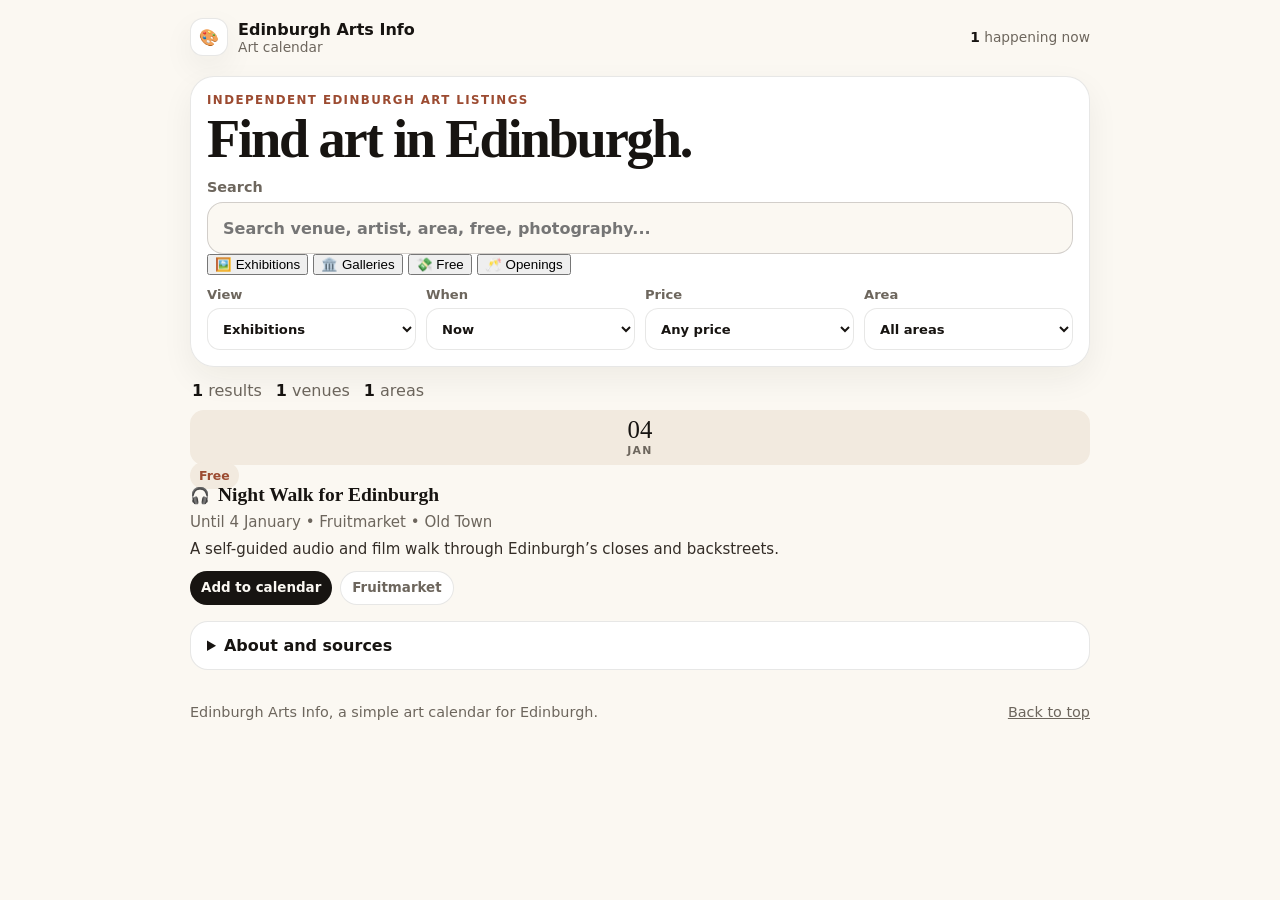
==== commit 53750096: "Restore clean listing cards and quick view tabs" ====
--- a/index.html
+++ b/index.html
@@ -17,16 +17,13 @@
     <meta name="twitter:card" content="summary" />
     <meta name="twitter:title" content="Edinburgh Art Calendar" />
     <meta name="twitter:description" content="Find what art is showing in Edinburgh now." />
-    <link rel="stylesheet" href="./styles.css?v=20260424-7" />
+    <link rel="stylesheet" href="./styles.css?v=20260424-8" />
   </head>
   <body>
     <header class="app-header">
       <a class="brand" href="#top" aria-label="Edinburgh Arts Info home">
         <span class="brand-mark">🎨</span>
-        <span>
-          <strong>Edinburgh Arts Info</strong>
-          <small>Art calendar</small>
-        </span>
+        <span><strong>Edinburgh Arts Info</strong><small>Art calendar</small></span>
       </a>
       <p class="header-count"><span id="todayCount">0</span> happening now</p>
     </header>
@@ -40,19 +37,18 @@
           <input id="searchFilter" type="search" placeholder="Search venue, artist, area, free, photography..." autocomplete="off" />
         </label>
 
+        <nav class="view-tabs" aria-label="Quick views">
+          <button class="tab-button is-active" data-view-tab="exhibitions" type="button">🖼️ Exhibitions</button>
+          <button class="tab-button" data-view-tab="galleries" type="button">🏛️ Galleries</button>
+          <button class="tab-button" data-price-tab="free" type="button">💸 Free</button>
+          <button class="tab-button" data-view-tab="opening" type="button">🥂 Openings</button>
+        </nav>
+
         <div class="filter-row" aria-label="Filter listings">
           <label>View<select id="viewFilter"><option value="exhibitions" selected>Exhibitions</option><option value="all">All</option><option value="galleries">Galleries</option><option value="opening">Openings</option></select></label>
           <label>When<select id="timeFilter"><option value="now" selected>Now</option><option value="upcoming">Upcoming</option><option value="all-current">All current</option></select></label>
           <label>Price<select id="priceFilter"><option value="all">Any price</option><option value="free">Free</option><option value="paid">Paid</option><option value="under10">Under £10</option><option value="varies">Varies</option></select></label>
           <label>Area<select id="areaFilter"><option value="all">All areas</option></select></label>
-        </div>
-
-        <div class="quick-row" aria-label="Quick filters">
-          <button class="chip is-active" data-chip="all" type="button">All</button>
-          <button class="chip" data-chip="free" type="button">Free</button>
-          <button class="chip" data-chip="quiet" type="button">Quiet</button>
-          <button class="chip" data-chip="family" type="button">Family</button>
-          <button class="chip" data-chip="evening" type="button">Evening</button>
         </div>
       </section>
 
@@ -62,7 +58,7 @@
         <p><strong id="areaCount">0</strong> areas</p>
       </section>
 
-      <section id="listingsGrid" class="agenda-list" aria-live="polite" aria-label="Edinburgh art listings"></section>
+      <section id="listingsGrid" class="listing-grid" aria-live="polite" aria-label="Edinburgh art listings"></section>
 
       <details class="source-details">
         <summary>About and sources</summary>
@@ -91,27 +87,20 @@
     </footer>
 
     <template id="listingTemplate">
-      <article class="event-row">
-        <div class="event-date">
-          <span class="event-day"></span>
-          <span class="event-month"></span>
+      <article class="listing-card">
+        <div class="card-topline">
+          <div class="event-date"><span class="event-day"></span><span class="event-month"></span></div>
+          <span class="event-price"></span>
         </div>
         <div class="event-main">
-          <div class="event-line">
-            <span class="event-emoji" aria-hidden="true"></span>
-            <h2 class="event-title"></h2>
-          </div>
+          <div class="event-line"><span class="event-emoji" aria-hidden="true"></span><h2 class="event-title"></h2></div>
           <p class="event-meta"></p>
           <p class="event-description"></p>
-          <div class="event-actions">
-            <a class="calendar-link" target="_blank" rel="noreferrer">Add to calendar</a>
-            <a class="source-link" target="_blank" rel="noreferrer">Official page</a>
-          </div>
+          <div class="event-actions"><a class="calendar-link" target="_blank" rel="noreferrer">Add to calendar</a><a class="source-link" target="_blank" rel="noreferrer">Official page</a></div>
         </div>
-        <span class="event-price"></span>
       </article>
     </template>
 
-    <script src="./app.js?v=20260424-7" defer></script>
+    <script src="./app.js?v=20260424-8" defer></script>
   </body>
 </html>
--- a/styles.css
+++ b/styles.css
@@ -1,129 +1,76 @@
 :root {
   --ink: #171411;
-  --muted: #6f665b;
-  --paper: #faf7f1;
-  --paper-deep: #efe6d7;
+  --muted: #6d665d;
+  --paper: #fbf8f2;
+  --card: #ffffff;
   --line: rgba(23, 20, 17, 0.1);
   --line-strong: rgba(23, 20, 17, 0.18);
-  --accent: #ab4d31;
-  --accent-soft: #efe0cf;
-  --card: rgba(255, 252, 247, 0.88);
-  --shadow: 0 18px 44px rgba(45, 34, 24, 0.08);
+  --accent: #9c4b31;
+  --soft: #f2eadf;
+  --shadow: 0 12px 32px rgba(42, 31, 22, 0.06);
   --serif: Georgia, 'Times New Roman', serif;
   --sans: 'Avenir Next', 'Segoe UI', system-ui, sans-serif;
 }
 * { box-sizing: border-box; }
 html { scroll-behavior: smooth; }
-body {
-  margin: 0;
-  color: var(--ink);
-  background: radial-gradient(circle at top left, rgba(239, 224, 207, 0.85), transparent 24%), radial-gradient(circle at 90% 10%, rgba(255, 189, 118, 0.18), transparent 24%), linear-gradient(180deg, #f7f2e9 0%, #fbf8f3 55%, #fffdf9 100%);
-  font-family: var(--sans);
+body { margin: 0; color: var(--ink); background: var(--paper); font-family: var(--sans); }
+a { color: inherit; }
+.app-header, .app-shell, .app-footer { width: min(900px, calc(100% - 28px)); margin: 0 auto; }
+.app-header { display: flex; justify-content: space-between; align-items: center; gap: 16px; padding: 18px 0 12px; }
+.brand { display: inline-flex; align-items: center; gap: 10px; color: var(--ink); text-decoration: none; }
+.brand-mark { display: grid; place-items: center; width: 38px; height: 38px; border-radius: 13px; background: var(--card); border: 1px solid var(--line); box-shadow: var(--shadow); }
+.brand strong, .brand small { display: block; }
+.brand strong { font-size: 1rem; }
+.brand small, .header-count { color: var(--muted); font-size: 0.86rem; }
+.header-count { margin: 0; white-space: nowrap; }
+.header-count span { color: var(--ink); font-weight: 800; }
+.app-shell { padding: 8px 0 34px; }
+.search-panel { position: sticky; top: 0; z-index: 10; padding: 16px; border: 1px solid var(--line); border-radius: 24px; background: rgba(255, 255, 255, 0.94); box-shadow: var(--shadow); backdrop-filter: blur(12px); }
+.eyebrow { margin: 0 0 6px; color: var(--accent); font-size: 0.74rem; letter-spacing: 0.12em; text-transform: uppercase; font-weight: 800; }
+h1 { margin: 0 0 14px; font-family: var(--serif); font-size: clamp(2rem, 6vw, 3.4rem); line-height: 0.96; letter-spacing: -0.04em; }
+.search-field { display: grid; gap: 7px; color: var(--muted); font-size: 0.9rem; font-weight: 700; }
+.search-field input { width: 100%; min-height: 52px; padding: 0 15px; border: 1px solid var(--line-strong); border-radius: 16px; background: var(--paper); color: var(--ink); font: inherit; font-size: 1rem; }
+.filter-row { display: grid; grid-template-columns: repeat(4, minmax(0, 1fr)); gap: 10px; margin-top: 12px; }
+.filter-row label { display: grid; gap: 6px; color: var(--muted); font-size: 0.82rem; font-weight: 700; }
+select { min-height: 42px; padding: 0 11px; border: 1px solid var(--line); border-radius: 13px; background: #fff; color: var(--ink); font: inherit; }
+.quick-row { display: flex; flex-wrap: wrap; gap: 8px; margin-top: 12px; }
+.chip { min-height: 36px; padding: 0 12px; border: 1px solid var(--line); border-radius: 999px; background: #fff; color: var(--muted); font: inherit; font-weight: 800; cursor: pointer; }
+.chip.is-active { background: var(--ink); color: var(--paper); border-color: var(--ink); }
+.summary-bar { display: flex; gap: 14px; padding: 14px 2px 10px; color: var(--muted); }
+.summary-bar p { margin: 0; }
+.summary-bar strong { color: var(--ink); }
+.agenda-list { display: grid; gap: 10px; }
+.event-row { display: grid; grid-template-columns: 58px minmax(0, 1fr) auto; gap: 12px; align-items: start; padding: 14px; border: 1px solid var(--line); border-radius: 18px; background: var(--card); box-shadow: 0 8px 22px rgba(42, 31, 22, 0.04); }
+.event-date { display: grid; justify-items: center; gap: 1px; padding: 8px 6px; border-radius: 14px; background: var(--soft); }
+.event-day { font-family: var(--serif); font-size: 1.55rem; line-height: 1; }
+.event-month { color: var(--muted); font-size: 0.68rem; font-weight: 900; letter-spacing: 0.12em; text-transform: uppercase; }
+.event-line { display: flex; align-items: baseline; gap: 8px; }
+.event-emoji { flex: 0 0 auto; }
+.event-title { margin: 0; font-family: var(--serif); font-size: 1.22rem; line-height: 1.12; }
+.event-meta, .event-description { margin: 5px 0 0; color: var(--muted); line-height: 1.5; font-size: 0.94rem; }
+.event-description { color: #342d27; }
+.event-price { padding: 6px 9px; border-radius: 999px; background: var(--soft); color: var(--accent); font-size: 0.78rem; font-weight: 900; white-space: nowrap; }
+.event-actions { display: flex; flex-wrap: wrap; gap: 8px; margin-top: 10px; }
+.calendar-link, .source-link { display: inline-flex; align-items: center; min-height: 34px; padding: 0 11px; border-radius: 999px; text-decoration: none; font-size: 0.84rem; font-weight: 800; }
+.calendar-link { background: var(--ink); color: var(--paper); }
+.source-link { border: 1px solid var(--line); color: var(--muted); background: #fff; }
+.empty-state { padding: 22px; border: 1px dashed var(--line-strong); border-radius: 18px; background: #fff; color: var(--muted); }
+.empty-state h2 { margin: 0 0 6px; font-family: var(--serif); color: var(--ink); }
+.source-details { margin-top: 16px; padding: 14px 16px; border: 1px solid var(--line); border-radius: 18px; background: #fff; color: var(--muted); }
+.source-details summary { color: var(--ink); font-weight: 900; cursor: pointer; }
+.source-details h2 { margin: 14px 0 6px; font-family: var(--serif); color: var(--ink); }
+.source-details p, .source-details li { line-height: 1.55; }
+.source-details ul { columns: 2; padding-left: 18px; }
+.app-footer { display: flex; justify-content: space-between; gap: 16px; padding: 0 0 34px; color: var(--muted); font-size: 0.9rem; }
+.app-footer p { margin: 0; }
+@media (max-width: 720px) {
+  .app-header { align-items: flex-start; flex-direction: column; gap: 8px; }
+  .search-panel { position: static; padding: 14px; border-radius: 20px; }
+  .filter-row { grid-template-columns: repeat(2, minmax(0, 1fr)); }
+  .event-row { grid-template-columns: 48px minmax(0, 1fr); }
+  .event-price { grid-column: 2; justify-self: start; }
+  .event-date { padding: 7px 4px; }
+  .event-title { font-size: 1.12rem; }
+  .source-details ul { columns: 1; }
+  .app-footer { flex-direction: column; }
 }
-a { color: inherit; }
-.grain {
-  position: fixed;
-  inset: 0;
-  pointer-events: none;
-  opacity: 0.07;
-  background-image: linear-gradient(transparent 0, rgba(0, 0, 0, 0.04) 100%), repeating-linear-gradient(90deg, transparent 0, transparent 4px, rgba(255, 255, 255, 0.55) 5px);
-  mix-blend-mode: multiply;
-}
-.page-shell, .site-header { width: min(980px, calc(100% - 32px)); margin: 0 auto; }
-.site-header { padding: 24px 0 0; }
-.brand { display: inline-flex; align-items: center; gap: 12px; margin-bottom: 16px; color: var(--ink); text-decoration: none; }
-.brand-mark { display: grid; place-items: center; width: 48px; height: 48px; border-radius: 18px; background: linear-gradient(135deg, rgba(216, 242, 159, 0.9), rgba(255, 255, 255, 0.85)); box-shadow: inset 0 1px 0 rgba(255,255,255,0.9), 0 10px 22px rgba(38, 28, 19, 0.08); font-size: 1.45rem; }
-.brand strong, .brand small { display: block; }
-.brand strong { font-family: var(--serif); font-size: 1.2rem; }
-.brand small { color: var(--muted); margin-top: 2px; }
-.topic-nav { display: grid; grid-template-columns: repeat(6, minmax(0, 1fr)); gap: 10px; padding: 4px 0 0; }
-.topic-link { display: flex; flex-direction: column; align-items: center; justify-content: center; gap: 8px; min-height: 78px; padding: 12px 10px; border-radius: 24px; border: 1px solid var(--line); background: rgba(255,255,255,0.7); color: var(--ink); text-decoration: none; box-shadow: 0 8px 20px rgba(38, 28, 19, 0.06); text-align: center; transition: transform 180ms ease, box-shadow 180ms ease, border-color 180ms ease; }
-.topic-link span { font-size: 1.4rem; line-height: 1; }
-.topic-link:hover, .topic-link:focus-visible { transform: translateY(-1px); border-color: var(--line-strong); box-shadow: 0 12px 24px rgba(38, 28, 19, 0.1); }
-main.page-shell { padding: 34px 0 64px; }
-.section-kicker { margin: 0 0 8px; text-transform: uppercase; letter-spacing: 0.12em; font-size: 0.74rem; font-weight: 800; color: var(--muted); }
-h1, h2, h3, h4 { font-family: var(--serif); margin-top: 0; }
-.hero { padding: 20px; border-radius: 28px; border: 1px solid rgba(89, 181, 107, 0.2); background: linear-gradient(135deg, rgba(240, 251, 227, 0.96), rgba(206, 233, 144, 0.88)); box-shadow: var(--shadow); }
-.hero-heading { display: flex; align-items: center; gap: 14px; }
-.hero-emoji { display: inline-grid; place-items: center; flex: 0 0 auto; width: 58px; height: 58px; border-radius: 19px; font-size: 2rem; background: linear-gradient(135deg, rgba(255, 186, 107, 0.35), rgba(255,255,255,0.9)); box-shadow: inset 0 1px 0 rgba(255,255,255,0.9); }
-h1 { margin: 0; font-size: clamp(2.45rem, 7vw, 4.7rem); line-height: 0.94; letter-spacing: -0.04em; }
-.hero-copy { margin: 14px 0 0; max-width: 58ch; color: var(--muted); line-height: 1.7; font-size: 1.04rem; }
-.hero-stats { display: flex; flex-wrap: wrap; gap: 10px; margin-top: 18px; }
-.hero-stats p { display: flex; align-items: baseline; gap: 7px; margin: 0; padding: 8px 11px; border-radius: 999px; background: rgba(255,255,255,0.64); color: var(--muted); }
-.hero-stats strong { color: var(--ink); font-family: var(--serif); font-size: 1.25rem; }
-.seo-intro, .crawlable-listings { margin-top: 18px; padding: 18px; border: 1px solid var(--line); border-radius: 22px; background: rgba(255,255,255,0.48); }
-.seo-intro h2, .crawlable-listings h2 { margin-bottom: 8px; font-size: 1.5rem; }
-.seo-intro p, .crawlable-listings li { color: var(--muted); line-height: 1.6; }
-.crawlable-listings ul { margin: 0; padding-left: 20px; }
-.section-block { padding: 30px 0 0; }
-.section-heading { display: flex; justify-content: space-between; gap: 18px; align-items: end; margin-bottom: 14px; }
-.section-heading.compact h2 { margin: 0; font-size: clamp(2.05rem, 5vw, 3.3rem); line-height: 0.98; }
-.section-heading > p { max-width: 380px; margin: 0; color: var(--muted); line-height: 1.6; }
-.toolbar { display: grid; grid-template-columns: repeat(4, minmax(130px, 180px)) minmax(0, 1fr); gap: 12px; align-items: end; padding: 8px 0 12px; }
-.field { display: grid; gap: 8px; color: var(--muted); font-size: 0.92rem; font-weight: 700; }
-select, input { width: 100%; min-height: 46px; padding: 0 14px; border-radius: 14px; border: 1px solid var(--line); background: rgba(255,255,255,0.72); color: var(--ink); font: inherit; }
-.quick-filters { display: flex; flex-wrap: wrap; gap: 8px; margin: 0 0 12px; }
-.chip { border: 1px solid var(--line); border-radius: 999px; background: rgba(255,255,255,0.68); color: var(--muted); padding: 8px 12px; font: inherit; font-weight: 800; cursor: pointer; }
-.chip.is-active { background: var(--ink); border-color: var(--ink); color: var(--paper); }
-.statline { display: flex; gap: 20px; padding: 0 0 12px; color: var(--muted); font-size: 0.95rem; }
-.statline p { margin: 0; }
-.card-grid { display: grid; gap: 14px; }
-.listing-card { position: relative; display: grid; grid-template-columns: 76px 118px minmax(0, 1fr); gap: 16px; padding: 20px; border: 1px solid var(--line); border-radius: 22px; background: var(--card); box-shadow: var(--shadow); cursor: pointer; }
-.listing-card:focus-visible { outline: 3px solid rgba(171, 77, 49, 0.3); outline-offset: 3px; }
-.listing-card.is-expanded { border-color: var(--line-strong); background: rgba(255, 252, 247, 0.96); }
-.listing-date { display: grid; align-content: start; justify-items: center; gap: 2px; padding-top: 4px; }
-.listing-day { font-family: var(--serif); font-size: 2rem; line-height: 1; }
-.listing-month { text-transform: uppercase; letter-spacing: 0.12em; font-size: 0.72rem; color: var(--muted); }
-.listing-poster { display: grid; align-content: space-between; min-height: 128px; padding: 14px; border-radius: 18px; background: radial-gradient(circle at top right, rgba(255,255,255,0.55), transparent 24%), linear-gradient(160deg, #d8f29f, #62b861); color: #142013; }
-.listing-emoji { font-size: 1.9rem; line-height: 1; }
-.listing-label { font-size: 0.76rem; letter-spacing: 0.12em; text-transform: uppercase; font-weight: 800; }
-.listing-topline, .listing-meta { display: flex; flex-wrap: wrap; justify-content: space-between; gap: 10px; color: var(--muted); font-size: 0.92rem; }
-.listing-title { margin: 10px 0; font-size: clamp(1.55rem, 4vw, 2.05rem); line-height: 1; }
-.listing-description { margin: 0; max-width: 60ch; line-height: 1.6; }
-.listing-tags, .route-tags, .festival-actions { display: flex; flex-wrap: wrap; gap: 8px; margin: 14px 0 0; }
-.listing-tags span, .route-tags span, .festival-actions span { padding: 5px 10px; border-radius: 999px; background: var(--accent-soft); color: #6e3b29; font-size: 0.8rem; font-weight: 800; }
-.listing-actions { display: flex; flex-wrap: wrap; gap: 10px; align-items: center; margin-top: 14px; }
-.button, .source-link, .calendar-link, .preview-button { display: inline-flex; align-items: center; justify-content: center; min-height: 40px; padding: 0 14px; border-radius: 999px; text-decoration: none; font: inherit; font-weight: 800; }
-.preview-button { border: 1px solid var(--line-strong); background: rgba(255,255,255,0.72); color: var(--ink); cursor: pointer; }
-.primary, .source-link { background: var(--ink); color: var(--paper); }
-.calendar-link { border: 1px solid var(--line-strong); background: rgba(255,255,255,0.68); color: var(--accent); }
-.listing-preview { display: grid; grid-template-columns: 118px minmax(0, 1fr); gap: 14px; margin-top: 16px; padding: 14px; border: 1px solid var(--line); border-radius: 18px; background: linear-gradient(135deg, rgba(240, 251, 227, 0.82), rgba(255,255,255,0.74)); cursor: default; }
-.preview-art { display: grid; align-content: space-between; min-height: 112px; padding: 13px; border-radius: 16px; background: radial-gradient(circle at top right, rgba(255,255,255,0.72), transparent 30%), linear-gradient(160deg, #efe0cf, #d8f29f); }
-.preview-emoji { font-size: 2rem; }
-.preview-label { font-size: 0.72rem; text-transform: uppercase; letter-spacing: 0.12em; font-weight: 900; color: #6e3b29; }
-.preview-copy h4 { margin: 0 0 8px; font-size: 1.35rem; line-height: 1.05; }
-.preview-text, .preview-note { margin: 0; color: var(--muted); line-height: 1.55; }
-.preview-note { margin-top: 8px; font-size: 0.92rem; }
-.route-grid { display: grid; grid-template-columns: repeat(3, minmax(0, 1fr)); gap: 14px; }
-.route-card, .festival-panel, .submit-panel, .empty-state { border: 1px solid var(--line); border-radius: 22px; background: var(--card); box-shadow: var(--shadow); }
-.route-card { padding: 20px; }
-.route-emoji { display: block; font-size: 1.9rem; margin-bottom: 10px; }
-.route-time { color: var(--accent); font-weight: 900; }
-.route-card h3 { margin: 10px 0 8px; font-size: 1.55rem; line-height: 1; }
-.route-card p, .route-card li { color: var(--muted); line-height: 1.55; }
-.route-card ol { padding-left: 20px; margin-bottom: 0; }
-.festival-panel, .submit-panel { display: grid; grid-template-columns: auto minmax(0, 1fr); gap: 16px; padding: 22px; margin-top: 30px; }
-.submit-panel { grid-template-columns: auto minmax(0, 1fr) auto; align-items: center; }
-.panel-emoji { font-size: 2rem; }
-.festival-panel h2, .submit-panel h2 { margin: 0; font-size: clamp(2rem, 5vw, 3rem); line-height: 0.98; }
-.festival-panel p, .submit-panel p { max-width: 720px; color: var(--muted); line-height: 1.65; }
-.site-footer { display: flex; justify-content: space-between; gap: 16px; padding: 0 0 42px; color: var(--muted); }
-.site-footer p { margin: 0; }
-.empty-state { padding: 28px; border-style: dashed; }
-.empty-state h3 { margin-bottom: 8px; font-size: 2rem; }
-.empty-state p { margin: 0; color: var(--muted); line-height: 1.6; }
-@media (max-width: 900px) {
-  .topic-nav { grid-template-columns: repeat(3, minmax(0, 1fr)); }
-  .toolbar { grid-template-columns: repeat(2, minmax(0, 1fr)); }
-  .field-search { grid-column: 1 / -1; }
-}
-@media (max-width: 780px) {
-  .topic-nav { grid-template-columns: repeat(2, minmax(0, 1fr)); }
-  .listing-card, .route-grid, .festival-panel, .submit-panel, .listing-preview { grid-template-columns: 1fr; }
-  .section-heading { flex-direction: column; align-items: start; }
-  .listing-date { justify-items: start; grid-auto-flow: column; justify-content: start; align-items: end; }
-  .listing-poster { min-height: 92px; }
-  .preview-art { min-height: 86px; }
-  .hero-heading { align-items: start; }
-  .site-footer { flex-direction: column; }
-}
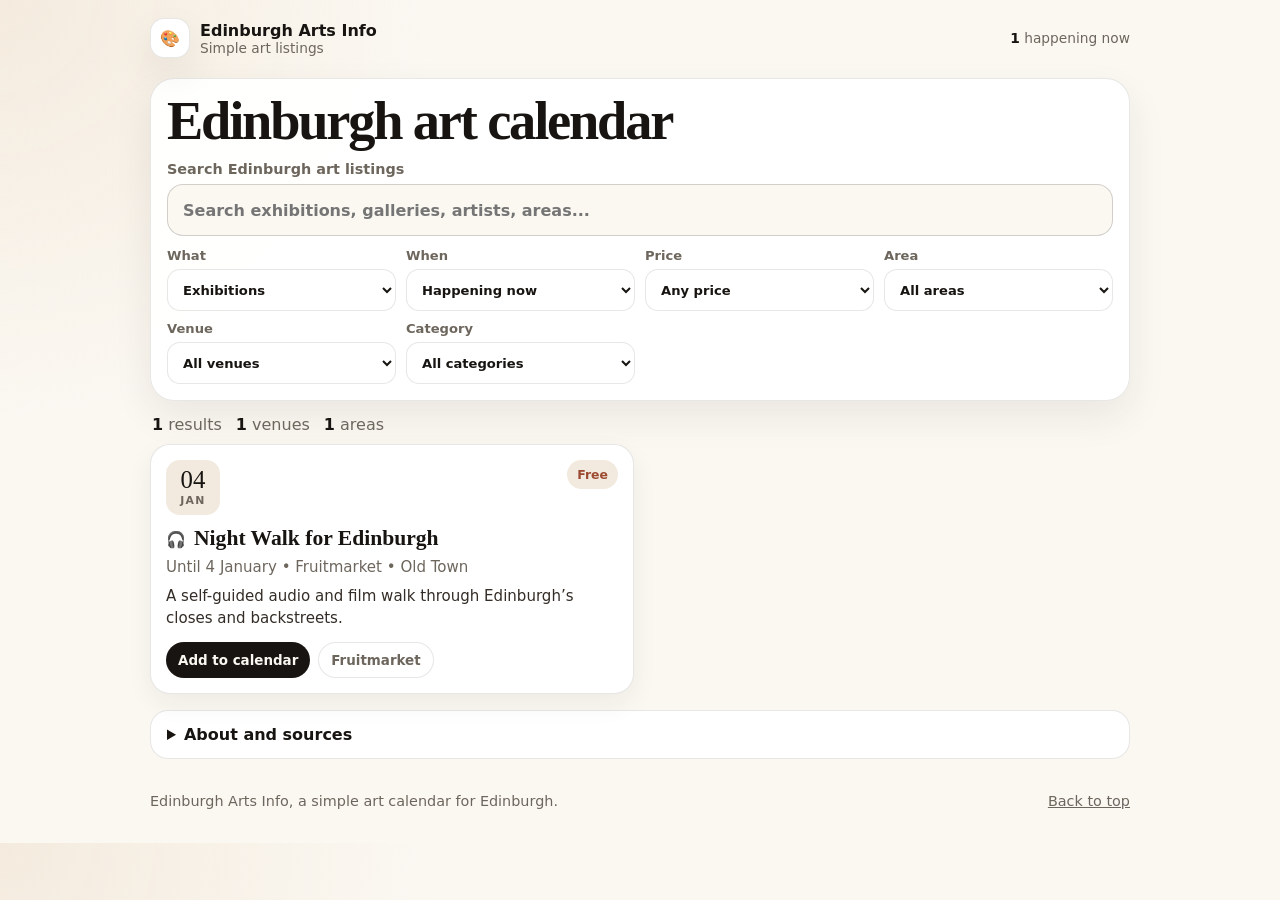
==== commit 5951c085: "Clean up landing area and add conventional dropdown search filters" ====
--- a/index.html
+++ b/index.html
@@ -17,38 +17,32 @@
     <meta name="twitter:card" content="summary" />
     <meta name="twitter:title" content="Edinburgh Art Calendar" />
     <meta name="twitter:description" content="Find what art is showing in Edinburgh now." />
-    <link rel="stylesheet" href="./styles.css?v=20260424-8" />
+    <link rel="stylesheet" href="./styles.css?v=20260424-9" />
   </head>
   <body>
     <header class="app-header">
       <a class="brand" href="#top" aria-label="Edinburgh Arts Info home">
         <span class="brand-mark">🎨</span>
-        <span><strong>Edinburgh Arts Info</strong><small>Art calendar</small></span>
+        <span><strong>Edinburgh Arts Info</strong><small>Simple art listings</small></span>
       </a>
       <p class="header-count"><span id="todayCount">0</span> happening now</p>
     </header>
 
     <main id="top" class="app-shell">
       <section class="search-panel" aria-labelledby="pageTitle">
-        <p class="eyebrow">Independent Edinburgh art listings</p>
-        <h1 id="pageTitle">Find art in Edinburgh.</h1>
+        <h1 id="pageTitle">Edinburgh art calendar</h1>
         <label class="search-field" for="searchFilter">
-          <span>Search</span>
-          <input id="searchFilter" type="search" placeholder="Search venue, artist, area, free, photography..." autocomplete="off" />
+          <span class="visually-hidden">Search Edinburgh art listings</span>
+          <input id="searchFilter" type="search" placeholder="Search exhibitions, galleries, artists, areas..." autocomplete="off" />
         </label>
 
-        <nav class="view-tabs" aria-label="Quick views">
-          <button class="tab-button is-active" data-view-tab="exhibitions" type="button">🖼️ Exhibitions</button>
-          <button class="tab-button" data-view-tab="galleries" type="button">🏛️ Galleries</button>
-          <button class="tab-button" data-price-tab="free" type="button">💸 Free</button>
-          <button class="tab-button" data-view-tab="opening" type="button">🥂 Openings</button>
-        </nav>
-
         <div class="filter-row" aria-label="Filter listings">
-          <label>View<select id="viewFilter"><option value="exhibitions" selected>Exhibitions</option><option value="all">All</option><option value="galleries">Galleries</option><option value="opening">Openings</option></select></label>
-          <label>When<select id="timeFilter"><option value="now" selected>Now</option><option value="upcoming">Upcoming</option><option value="all-current">All current</option></select></label>
-          <label>Price<select id="priceFilter"><option value="all">Any price</option><option value="free">Free</option><option value="paid">Paid</option><option value="under10">Under £10</option><option value="varies">Varies</option></select></label>
+          <label>What<select id="viewFilter"><option value="exhibitions" selected>Exhibitions</option><option value="all">Everything</option><option value="galleries">Galleries</option><option value="opening">Openings and events</option></select></label>
+          <label>When<select id="timeFilter"><option value="now" selected>Happening now</option><option value="upcoming">Upcoming</option><option value="all-current">Now and upcoming</option></select></label>
+          <label>Price<select id="priceFilter"><option value="all">Any price</option><option value="free">Free</option><option value="paid">Paid</option><option value="under10">Under £10</option><option value="varies">Varies / check source</option></select></label>
           <label>Area<select id="areaFilter"><option value="all">All areas</option></select></label>
+          <label>Venue<select id="venueFilter"><option value="all">All venues</option></select></label>
+          <label>Category<select id="tagFilter"><option value="all">All categories</option><option value="painting">Painting</option><option value="sculpture">Sculpture</option><option value="photography">Photography</option><option value="printmaking">Printmaking</option><option value="textiles">Textiles</option><option value="family">Family</option><option value="evening">Evening</option><option value="quiet">Quiet</option><option value="outdoors">Outdoors</option><option value="workshop">Workshop</option></select></label>
         </div>
       </section>
 
@@ -101,6 +95,6 @@
       </article>
     </template>
 
-    <script src="./app.js?v=20260424-8" defer></script>
+    <script src="./app.js?v=20260424-9" defer></script>
   </body>
 </html>
--- a/styles.css
+++ b/styles.css
@@ -7,54 +7,55 @@
   --line-strong: rgba(23, 20, 17, 0.18);
   --accent: #9c4b31;
   --soft: #f2eadf;
-  --shadow: 0 12px 32px rgba(42, 31, 22, 0.06);
+  --shadow: 0 16px 38px rgba(42, 31, 22, 0.08);
   --serif: Georgia, 'Times New Roman', serif;
   --sans: 'Avenir Next', 'Segoe UI', system-ui, sans-serif;
 }
 * { box-sizing: border-box; }
 html { scroll-behavior: smooth; }
-body { margin: 0; color: var(--ink); background: var(--paper); font-family: var(--sans); }
+body { margin: 0; color: var(--ink); background: radial-gradient(circle at top left, #f4ebde, transparent 28%), var(--paper); font-family: var(--sans); }
 a { color: inherit; }
-.app-header, .app-shell, .app-footer { width: min(900px, calc(100% - 28px)); margin: 0 auto; }
+.app-header, .app-shell, .app-footer { width: min(980px, calc(100% - 28px)); margin: 0 auto; }
 .app-header { display: flex; justify-content: space-between; align-items: center; gap: 16px; padding: 18px 0 12px; }
 .brand { display: inline-flex; align-items: center; gap: 10px; color: var(--ink); text-decoration: none; }
-.brand-mark { display: grid; place-items: center; width: 38px; height: 38px; border-radius: 13px; background: var(--card); border: 1px solid var(--line); box-shadow: var(--shadow); }
+.brand-mark { display: grid; place-items: center; width: 40px; height: 40px; border-radius: 14px; background: var(--card); border: 1px solid var(--line); box-shadow: var(--shadow); }
 .brand strong, .brand small { display: block; }
 .brand strong { font-size: 1rem; }
 .brand small, .header-count { color: var(--muted); font-size: 0.86rem; }
 .header-count { margin: 0; white-space: nowrap; }
-.header-count span { color: var(--ink); font-weight: 800; }
+.header-count span { color: var(--ink); font-weight: 900; }
 .app-shell { padding: 8px 0 34px; }
-.search-panel { position: sticky; top: 0; z-index: 10; padding: 16px; border: 1px solid var(--line); border-radius: 24px; background: rgba(255, 255, 255, 0.94); box-shadow: var(--shadow); backdrop-filter: blur(12px); }
+.search-panel { padding: 16px; border: 1px solid var(--line); border-radius: 24px; background: rgba(255, 255, 255, 0.94); box-shadow: var(--shadow); }
 .eyebrow { margin: 0 0 6px; color: var(--accent); font-size: 0.74rem; letter-spacing: 0.12em; text-transform: uppercase; font-weight: 800; }
 h1 { margin: 0 0 14px; font-family: var(--serif); font-size: clamp(2rem, 6vw, 3.4rem); line-height: 0.96; letter-spacing: -0.04em; }
 .search-field { display: grid; gap: 7px; color: var(--muted); font-size: 0.9rem; font-weight: 700; }
 .search-field input { width: 100%; min-height: 52px; padding: 0 15px; border: 1px solid var(--line-strong); border-radius: 16px; background: var(--paper); color: var(--ink); font: inherit; font-size: 1rem; }
+.view-tabs { display: grid; grid-template-columns: repeat(4, minmax(0, 1fr)); gap: 9px; margin-top: 13px; }
+.tab-button { min-height: 44px; padding: 0 10px; border: 1px solid var(--line); border-radius: 15px; background: #fff; color: var(--ink); font: inherit; font-weight: 850; cursor: pointer; box-shadow: 0 7px 18px rgba(42,31,22,0.04); }
+.tab-button.is-active { background: var(--ink); border-color: var(--ink); color: var(--paper); }
 .filter-row { display: grid; grid-template-columns: repeat(4, minmax(0, 1fr)); gap: 10px; margin-top: 12px; }
 .filter-row label { display: grid; gap: 6px; color: var(--muted); font-size: 0.82rem; font-weight: 700; }
 select { min-height: 42px; padding: 0 11px; border: 1px solid var(--line); border-radius: 13px; background: #fff; color: var(--ink); font: inherit; }
-.quick-row { display: flex; flex-wrap: wrap; gap: 8px; margin-top: 12px; }
-.chip { min-height: 36px; padding: 0 12px; border: 1px solid var(--line); border-radius: 999px; background: #fff; color: var(--muted); font: inherit; font-weight: 800; cursor: pointer; }
-.chip.is-active { background: var(--ink); color: var(--paper); border-color: var(--ink); }
 .summary-bar { display: flex; gap: 14px; padding: 14px 2px 10px; color: var(--muted); }
 .summary-bar p { margin: 0; }
 .summary-bar strong { color: var(--ink); }
-.agenda-list { display: grid; gap: 10px; }
-.event-row { display: grid; grid-template-columns: 58px minmax(0, 1fr) auto; gap: 12px; align-items: start; padding: 14px; border: 1px solid var(--line); border-radius: 18px; background: var(--card); box-shadow: 0 8px 22px rgba(42, 31, 22, 0.04); }
-.event-date { display: grid; justify-items: center; gap: 1px; padding: 8px 6px; border-radius: 14px; background: var(--soft); }
+.listing-grid { display: grid; grid-template-columns: repeat(2, minmax(0, 1fr)); gap: 12px; }
+.listing-card { display: grid; gap: 12px; padding: 15px; border: 1px solid var(--line); border-radius: 20px; background: var(--card); box-shadow: 0 10px 26px rgba(42,31,22,0.06); }
+.card-topline { display: flex; align-items: flex-start; justify-content: space-between; gap: 12px; }
+.event-date { display: inline-grid; min-width: 54px; justify-items: center; gap: 1px; padding: 8px 6px; border-radius: 14px; background: var(--soft); }
 .event-day { font-family: var(--serif); font-size: 1.55rem; line-height: 1; }
 .event-month { color: var(--muted); font-size: 0.68rem; font-weight: 900; letter-spacing: 0.12em; text-transform: uppercase; }
+.event-price { padding: 7px 10px; border-radius: 999px; background: var(--soft); color: var(--accent); font-size: 0.78rem; font-weight: 900; white-space: nowrap; }
 .event-line { display: flex; align-items: baseline; gap: 8px; }
 .event-emoji { flex: 0 0 auto; }
-.event-title { margin: 0; font-family: var(--serif); font-size: 1.22rem; line-height: 1.12; }
-.event-meta, .event-description { margin: 5px 0 0; color: var(--muted); line-height: 1.5; font-size: 0.94rem; }
+.event-title { margin: 0; font-family: var(--serif); font-size: 1.35rem; line-height: 1.08; }
+.event-meta, .event-description { margin: 6px 0 0; color: var(--muted); line-height: 1.5; font-size: 0.94rem; }
 .event-description { color: #342d27; }
-.event-price { padding: 6px 9px; border-radius: 999px; background: var(--soft); color: var(--accent); font-size: 0.78rem; font-weight: 900; white-space: nowrap; }
-.event-actions { display: flex; flex-wrap: wrap; gap: 8px; margin-top: 10px; }
-.calendar-link, .source-link { display: inline-flex; align-items: center; min-height: 34px; padding: 0 11px; border-radius: 999px; text-decoration: none; font-size: 0.84rem; font-weight: 800; }
+.event-actions { display: flex; flex-wrap: wrap; gap: 8px; margin-top: 12px; }
+.calendar-link, .source-link { display: inline-flex; align-items: center; min-height: 36px; padding: 0 12px; border-radius: 999px; text-decoration: none; font-size: 0.84rem; font-weight: 800; }
 .calendar-link { background: var(--ink); color: var(--paper); }
 .source-link { border: 1px solid var(--line); color: var(--muted); background: #fff; }
-.empty-state { padding: 22px; border: 1px dashed var(--line-strong); border-radius: 18px; background: #fff; color: var(--muted); }
+.empty-state { grid-column: 1 / -1; padding: 22px; border: 1px dashed var(--line-strong); border-radius: 18px; background: #fff; color: var(--muted); }
 .empty-state h2 { margin: 0 0 6px; font-family: var(--serif); color: var(--ink); }
 .source-details { margin-top: 16px; padding: 14px 16px; border: 1px solid var(--line); border-radius: 18px; background: #fff; color: var(--muted); }
 .source-details summary { color: var(--ink); font-weight: 900; cursor: pointer; }
@@ -63,14 +64,14 @@
 .source-details ul { columns: 2; padding-left: 18px; }
 .app-footer { display: flex; justify-content: space-between; gap: 16px; padding: 0 0 34px; color: var(--muted); font-size: 0.9rem; }
 .app-footer p { margin: 0; }
+@media (max-width: 820px) {
+  .listing-grid { grid-template-columns: 1fr; }
+}
 @media (max-width: 720px) {
   .app-header { align-items: flex-start; flex-direction: column; gap: 8px; }
-  .search-panel { position: static; padding: 14px; border-radius: 20px; }
-  .filter-row { grid-template-columns: repeat(2, minmax(0, 1fr)); }
-  .event-row { grid-template-columns: 48px minmax(0, 1fr); }
-  .event-price { grid-column: 2; justify-self: start; }
-  .event-date { padding: 7px 4px; }
-  .event-title { font-size: 1.12rem; }
+  .search-panel { padding: 14px; border-radius: 20px; }
+  .view-tabs, .filter-row { grid-template-columns: repeat(2, minmax(0, 1fr)); }
+  .event-title { font-size: 1.24rem; }
   .source-details ul { columns: 1; }
   .app-footer { flex-direction: column; }
 }
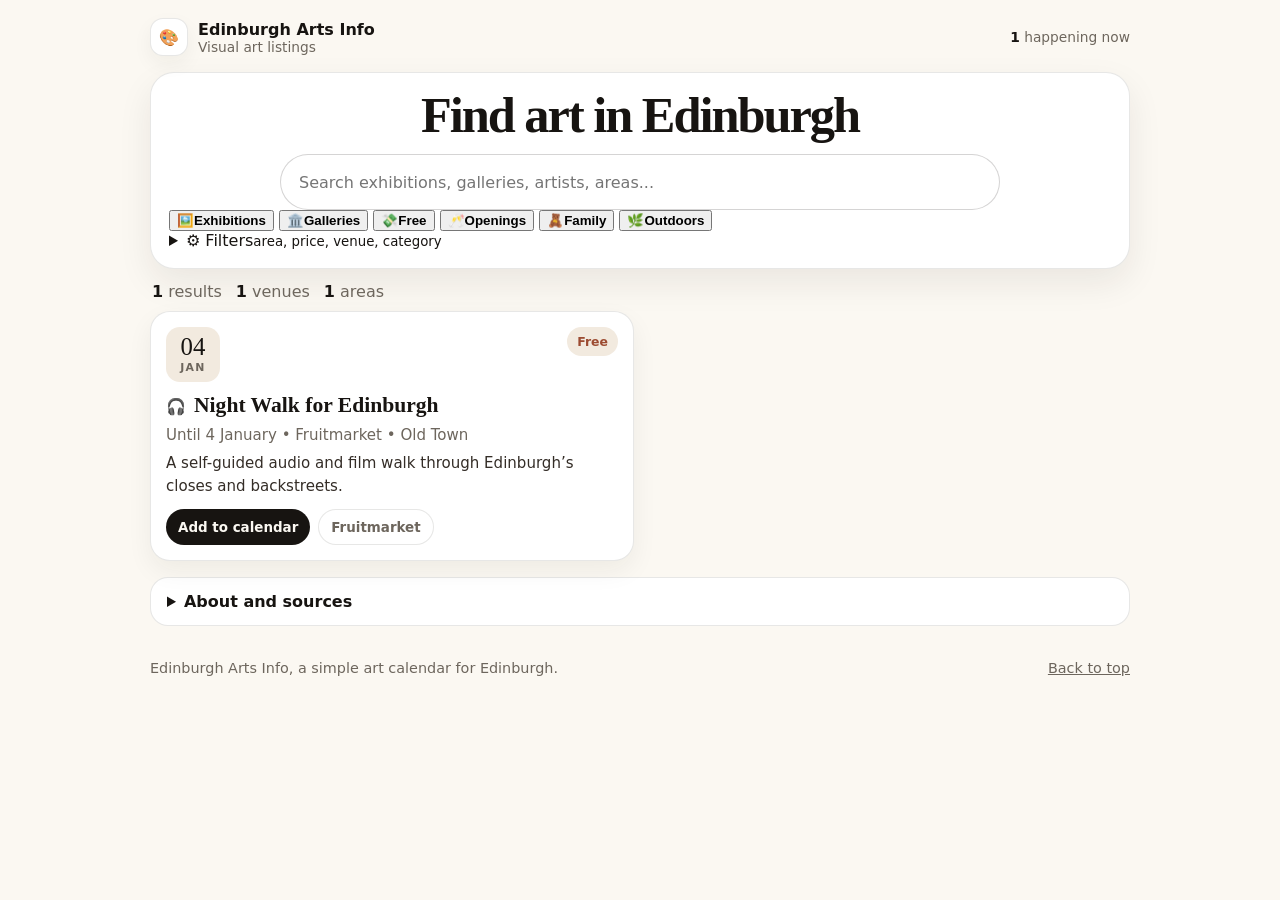
==== commit 8c685813: "Make landing visual first with hidden filters" ====
--- a/index.html
+++ b/index.html
@@ -6,44 +6,56 @@
     <meta http-equiv="Content-Security-Policy" content="default-src 'self'; script-src 'self'; style-src 'self'; img-src 'self' data:; font-src 'self'; connect-src 'self'; object-src 'none'; base-uri 'self'; frame-ancestors 'none'; form-action 'self'; upgrade-insecure-requests" />
     <meta name="referrer" content="strict-origin-when-cross-origin" />
     <title>Edinburgh Art Calendar | Exhibitions, Galleries & Free Events</title>
-    <meta name="description" content="A simple searchable calendar of current Edinburgh art exhibitions, galleries, free events and opening nights. Find what is showing in Edinburgh now." />
+    <meta name="description" content="A simple searchable visual guide to current Edinburgh art exhibitions, galleries, free events and opening nights. Find what is showing in Edinburgh now." />
     <meta name="robots" content="index, follow, max-image-preview:large, max-snippet:-1, max-video-preview:-1" />
     <link rel="canonical" href="https://zenoconorart.github.io/EdinburghArt.info/" />
     <meta name="theme-color" content="#faf7f1" />
     <meta property="og:title" content="Edinburgh Art Calendar" />
-    <meta property="og:description" content="A simple searchable calendar of current Edinburgh art exhibitions, galleries, free events and opening nights." />
+    <meta property="og:description" content="A simple visual guide to current Edinburgh art exhibitions, galleries, free events and opening nights." />
     <meta property="og:type" content="website" />
     <meta property="og:url" content="https://zenoconorart.github.io/EdinburghArt.info/" />
     <meta name="twitter:card" content="summary" />
     <meta name="twitter:title" content="Edinburgh Art Calendar" />
     <meta name="twitter:description" content="Find what art is showing in Edinburgh now." />
-    <link rel="stylesheet" href="./styles.css?v=20260424-9" />
+    <link rel="stylesheet" href="./styles.css?v=20260424-10" />
   </head>
   <body>
     <header class="app-header">
       <a class="brand" href="#top" aria-label="Edinburgh Arts Info home">
         <span class="brand-mark">🎨</span>
-        <span><strong>Edinburgh Arts Info</strong><small>Simple art listings</small></span>
+        <span><strong>Edinburgh Arts Info</strong><small>Visual art listings</small></span>
       </a>
       <p class="header-count"><span id="todayCount">0</span> happening now</p>
     </header>
 
     <main id="top" class="app-shell">
       <section class="search-panel" aria-labelledby="pageTitle">
-        <h1 id="pageTitle">Edinburgh art calendar</h1>
+        <h1 id="pageTitle">Find art in Edinburgh</h1>
         <label class="search-field" for="searchFilter">
           <span class="visually-hidden">Search Edinburgh art listings</span>
           <input id="searchFilter" type="search" placeholder="Search exhibitions, galleries, artists, areas..." autocomplete="off" />
         </label>
 
-        <div class="filter-row" aria-label="Filter listings">
-          <label>What<select id="viewFilter"><option value="exhibitions" selected>Exhibitions</option><option value="all">Everything</option><option value="galleries">Galleries</option><option value="opening">Openings and events</option></select></label>
-          <label>When<select id="timeFilter"><option value="now" selected>Happening now</option><option value="upcoming">Upcoming</option><option value="all-current">Now and upcoming</option></select></label>
-          <label>Price<select id="priceFilter"><option value="all">Any price</option><option value="free">Free</option><option value="paid">Paid</option><option value="under10">Under £10</option><option value="varies">Varies / check source</option></select></label>
-          <label>Area<select id="areaFilter"><option value="all">All areas</option></select></label>
-          <label>Venue<select id="venueFilter"><option value="all">All venues</option></select></label>
-          <label>Category<select id="tagFilter"><option value="all">All categories</option><option value="painting">Painting</option><option value="sculpture">Sculpture</option><option value="photography">Photography</option><option value="printmaking">Printmaking</option><option value="textiles">Textiles</option><option value="family">Family</option><option value="evening">Evening</option><option value="quiet">Quiet</option><option value="outdoors">Outdoors</option><option value="workshop">Workshop</option></select></label>
-        </div>
+        <nav class="visual-grid" aria-label="Browse visually">
+          <button class="visual-tile is-active" data-view-tab="exhibitions" type="button"><span>🖼️</span><strong>Exhibitions</strong></button>
+          <button class="visual-tile" data-view-tab="galleries" type="button"><span>🏛️</span><strong>Galleries</strong></button>
+          <button class="visual-tile" data-price-tab="free" type="button"><span>💸</span><strong>Free</strong></button>
+          <button class="visual-tile" data-view-tab="opening" type="button"><span>🥂</span><strong>Openings</strong></button>
+          <button class="visual-tile" data-tag-tab="family" type="button"><span>🧸</span><strong>Family</strong></button>
+          <button class="visual-tile" data-tag-tab="outdoors" type="button"><span>🌿</span><strong>Outdoors</strong></button>
+        </nav>
+
+        <details class="filter-drawer">
+          <summary><span>⚙️ Filters</span><small>area, price, venue, category</small></summary>
+          <div class="filter-row" aria-label="Filter listings">
+            <label>What<select id="viewFilter"><option value="exhibitions" selected>Exhibitions</option><option value="all">Everything</option><option value="galleries">Galleries</option><option value="opening">Openings and events</option></select></label>
+            <label>When<select id="timeFilter"><option value="now" selected>Happening now</option><option value="upcoming">Upcoming</option><option value="all-current">Now and upcoming</option></select></label>
+            <label>Price<select id="priceFilter"><option value="all">Any price</option><option value="free">Free</option><option value="paid">Paid</option><option value="under10">Under £10</option><option value="varies">Varies / check source</option></select></label>
+            <label>Area<select id="areaFilter"><option value="all">All areas</option></select></label>
+            <label>Venue<select id="venueFilter"><option value="all">All venues</option></select></label>
+            <label>Category<select id="tagFilter"><option value="all">All categories</option><option value="painting">Painting</option><option value="sculpture">Sculpture</option><option value="photography">Photography</option><option value="printmaking">Printmaking</option><option value="textiles">Textiles</option><option value="family">Family</option><option value="evening">Evening</option><option value="quiet">Quiet</option><option value="outdoors">Outdoors</option><option value="workshop">Workshop</option></select></label>
+          </div>
+        </details>
       </section>
 
       <section class="summary-bar" aria-label="Listing summary">
@@ -58,7 +70,7 @@
         <summary>About and sources</summary>
         <div>
           <h2>Current Edinburgh art exhibitions and sources</h2>
-          <p>Edinburgh Arts Info is a simple searchable calendar for current Edinburgh art exhibitions, galleries, free events and opening nights. Listings link to official venue sources for booking, access and final details.</p>
+          <p>Edinburgh Arts Info is a simple searchable visual guide for current Edinburgh art exhibitions, galleries, free events and opening nights. Listings link to official venue sources for booking, access and final details.</p>
           <ul>
             <li><a href="https://www.fruitmarket.co.uk/event/ilana-halperin/">Fruitmarket</a></li>
             <li><a href="https://www.collective-edinburgh.art/programme/paloma-proudfoot">Collective</a></li>
@@ -95,6 +107,6 @@
       </article>
     </template>
 
-    <script src="./app.js?v=20260424-9" defer></script>
+    <script src="./app.js?v=20260424-10" defer></script>
   </body>
 </html>
--- a/styles.css
+++ b/styles.css
@@ -7,36 +7,33 @@
   --line-strong: rgba(23, 20, 17, 0.18);
   --accent: #9c4b31;
   --soft: #f2eadf;
-  --shadow: 0 16px 38px rgba(42, 31, 22, 0.08);
+  --shadow: 0 14px 34px rgba(42, 31, 22, 0.08);
   --serif: Georgia, 'Times New Roman', serif;
   --sans: 'Avenir Next', 'Segoe UI', system-ui, sans-serif;
 }
 * { box-sizing: border-box; }
 html { scroll-behavior: smooth; }
-body { margin: 0; color: var(--ink); background: radial-gradient(circle at top left, #f4ebde, transparent 28%), var(--paper); font-family: var(--sans); }
+body { margin: 0; color: var(--ink); background: var(--paper); font-family: var(--sans); }
 a { color: inherit; }
 .app-header, .app-shell, .app-footer { width: min(980px, calc(100% - 28px)); margin: 0 auto; }
-.app-header { display: flex; justify-content: space-between; align-items: center; gap: 16px; padding: 18px 0 12px; }
+.app-header { display: flex; justify-content: space-between; align-items: center; gap: 16px; padding: 18px 0 10px; }
 .brand { display: inline-flex; align-items: center; gap: 10px; color: var(--ink); text-decoration: none; }
-.brand-mark { display: grid; place-items: center; width: 40px; height: 40px; border-radius: 14px; background: var(--card); border: 1px solid var(--line); box-shadow: var(--shadow); }
+.brand-mark { display: grid; place-items: center; width: 38px; height: 38px; border-radius: 13px; background: var(--card); border: 1px solid var(--line); box-shadow: 0 8px 20px rgba(42,31,22,0.05); }
 .brand strong, .brand small { display: block; }
 .brand strong { font-size: 1rem; }
 .brand small, .header-count { color: var(--muted); font-size: 0.86rem; }
 .header-count { margin: 0; white-space: nowrap; }
 .header-count span { color: var(--ink); font-weight: 900; }
-.app-shell { padding: 8px 0 34px; }
-.search-panel { padding: 16px; border: 1px solid var(--line); border-radius: 24px; background: rgba(255, 255, 255, 0.94); box-shadow: var(--shadow); }
-.eyebrow { margin: 0 0 6px; color: var(--accent); font-size: 0.74rem; letter-spacing: 0.12em; text-transform: uppercase; font-weight: 800; }
-h1 { margin: 0 0 14px; font-family: var(--serif); font-size: clamp(2rem, 6vw, 3.4rem); line-height: 0.96; letter-spacing: -0.04em; }
-.search-field { display: grid; gap: 7px; color: var(--muted); font-size: 0.9rem; font-weight: 700; }
-.search-field input { width: 100%; min-height: 52px; padding: 0 15px; border: 1px solid var(--line-strong); border-radius: 16px; background: var(--paper); color: var(--ink); font: inherit; font-size: 1rem; }
-.view-tabs { display: grid; grid-template-columns: repeat(4, minmax(0, 1fr)); gap: 9px; margin-top: 13px; }
-.tab-button { min-height: 44px; padding: 0 10px; border: 1px solid var(--line); border-radius: 15px; background: #fff; color: var(--ink); font: inherit; font-weight: 850; cursor: pointer; box-shadow: 0 7px 18px rgba(42,31,22,0.04); }
-.tab-button.is-active { background: var(--ink); border-color: var(--ink); color: var(--paper); }
-.filter-row { display: grid; grid-template-columns: repeat(4, minmax(0, 1fr)); gap: 10px; margin-top: 12px; }
-.filter-row label { display: grid; gap: 6px; color: var(--muted); font-size: 0.82rem; font-weight: 700; }
-select { min-height: 42px; padding: 0 11px; border: 1px solid var(--line); border-radius: 13px; background: #fff; color: var(--ink); font: inherit; }
-.summary-bar { display: flex; gap: 14px; padding: 14px 2px 10px; color: var(--muted); }
+.app-shell { padding: 6px 0 34px; }
+.search-panel { padding: 18px; border: 1px solid var(--line); border-radius: 24px; background: var(--card); box-shadow: var(--shadow); }
+h1 { margin: 0 0 14px; text-align: center; font-family: var(--serif); font-size: clamp(2rem, 6vw, 3.15rem); line-height: 0.98; letter-spacing: -0.04em; }
+.search-field { display: block; max-width: 720px; margin: 0 auto; }
+.visually-hidden { position: absolute; width: 1px; height: 1px; padding: 0; margin: -1px; overflow: hidden; clip: rect(0,0,0,0); white-space: nowrap; border: 0; }
+.search-field input { width: 100%; min-height: 56px; padding: 0 18px; border: 1px solid var(--line-strong); border-radius: 999px; background: #fff; color: var(--ink); font: inherit; font-size: 1rem; box-shadow: inset 0 1px 0 rgba(255,255,255,0.8); }
+.filter-row { display: grid; grid-template-columns: repeat(6, minmax(0, 1fr)); gap: 9px; margin-top: 14px; }
+.filter-row label { display: grid; gap: 5px; color: var(--muted); font-size: 0.78rem; font-weight: 750; }
+select { min-height: 40px; padding: 0 9px; border: 1px solid var(--line); border-radius: 12px; background: #fff; color: var(--ink); font: inherit; font-size: 0.9rem; }
+.summary-bar { display: flex; gap: 14px; padding: 13px 2px 10px; color: var(--muted); }
 .summary-bar p { margin: 0; }
 .summary-bar strong { color: var(--ink); }
 .listing-grid { display: grid; grid-template-columns: repeat(2, minmax(0, 1fr)); gap: 12px; }
@@ -64,13 +61,17 @@
 .source-details ul { columns: 2; padding-left: 18px; }
 .app-footer { display: flex; justify-content: space-between; gap: 16px; padding: 0 0 34px; color: var(--muted); font-size: 0.9rem; }
 .app-footer p { margin: 0; }
+@media (max-width: 920px) {
+  .filter-row { grid-template-columns: repeat(3, minmax(0, 1fr)); }
+}
 @media (max-width: 820px) {
   .listing-grid { grid-template-columns: 1fr; }
 }
 @media (max-width: 720px) {
   .app-header { align-items: flex-start; flex-direction: column; gap: 8px; }
-  .search-panel { padding: 14px; border-radius: 20px; }
-  .view-tabs, .filter-row { grid-template-columns: repeat(2, minmax(0, 1fr)); }
+  .search-panel { padding: 16px; border-radius: 20px; }
+  h1 { text-align: left; font-size: clamp(1.85rem, 11vw, 2.6rem); }
+  .filter-row { grid-template-columns: repeat(2, minmax(0, 1fr)); }
   .event-title { font-size: 1.24rem; }
   .source-details ul { columns: 1; }
   .app-footer { flex-direction: column; }
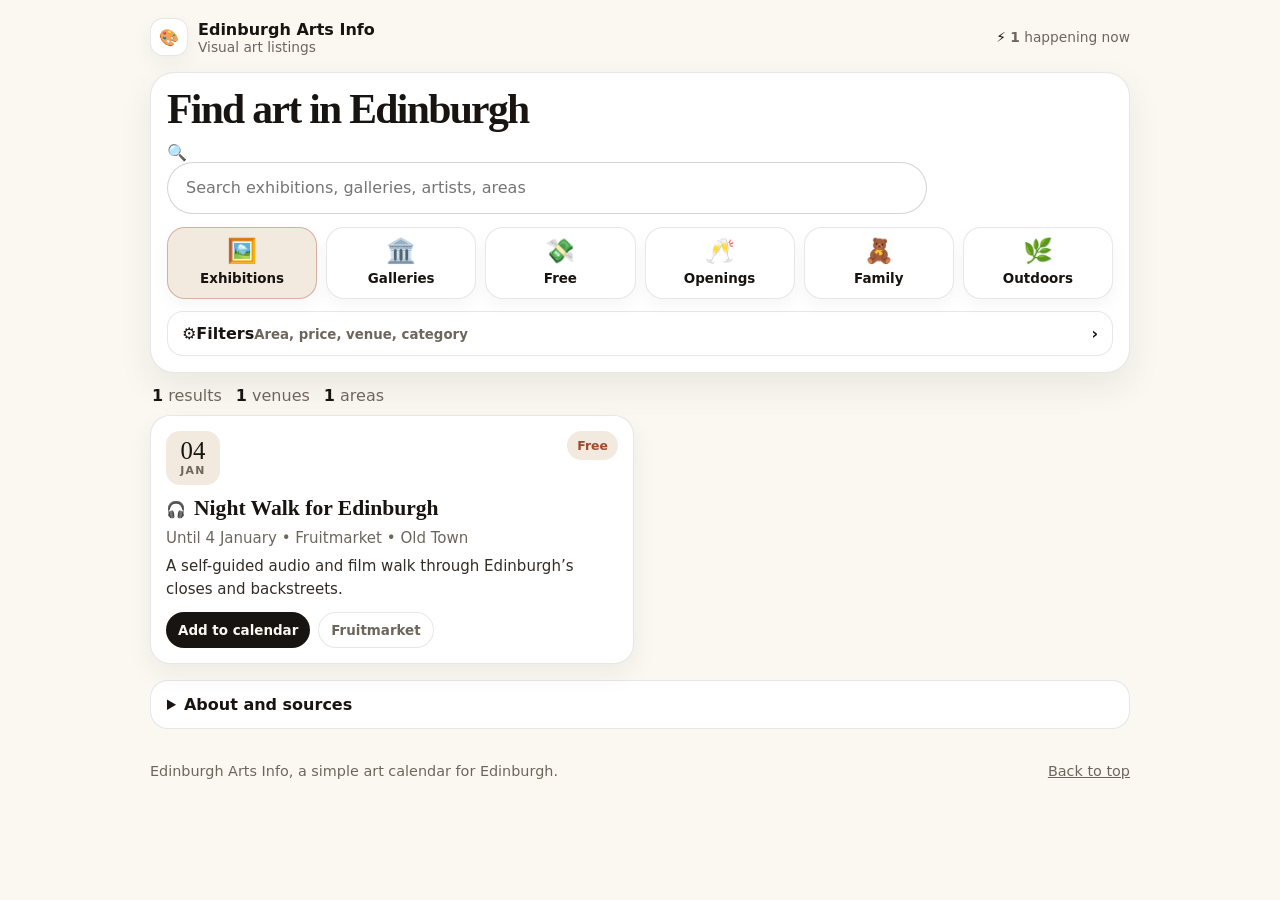
==== commit 02993a66: "Polish layout markup to match visual reference" ====
--- a/index.html
+++ b/index.html
@@ -17,7 +17,7 @@
     <meta name="twitter:card" content="summary" />
     <meta name="twitter:title" content="Edinburgh Art Calendar" />
     <meta name="twitter:description" content="Find what art is showing in Edinburgh now." />
-    <link rel="stylesheet" href="./styles.css?v=20260424-10" />
+    <link rel="stylesheet" href="./styles.css?v=20260424-11" />
   </head>
   <body>
     <header class="app-header">
@@ -25,7 +25,7 @@
         <span class="brand-mark">🎨</span>
         <span><strong>Edinburgh Arts Info</strong><small>Visual art listings</small></span>
       </a>
-      <p class="header-count"><span id="todayCount">0</span> happening now</p>
+      <p class="header-count"><span aria-hidden="true">⚡</span> <strong id="todayCount">0</strong> happening now</p>
     </header>
 
     <main id="top" class="app-shell">
@@ -33,7 +33,8 @@
         <h1 id="pageTitle">Find art in Edinburgh</h1>
         <label class="search-field" for="searchFilter">
           <span class="visually-hidden">Search Edinburgh art listings</span>
-          <input id="searchFilter" type="search" placeholder="Search exhibitions, galleries, artists, areas..." autocomplete="off" />
+          <span class="search-icon" aria-hidden="true">🔍</span>
+          <input id="searchFilter" type="search" placeholder="Search exhibitions, galleries, artists, areas" autocomplete="off" />
         </label>
 
         <nav class="visual-grid" aria-label="Browse visually">
@@ -46,7 +47,10 @@
         </nav>
 
         <details class="filter-drawer">
-          <summary><span>⚙️ Filters</span><small>area, price, venue, category</small></summary>
+          <summary>
+            <span class="filter-summary-main"><span class="filter-cog" aria-hidden="true">⚙️</span><strong>Filters</strong><small>Area, price, venue, category</small></span>
+            <span class="filter-arrow" aria-hidden="true">›</span>
+          </summary>
           <div class="filter-row" aria-label="Filter listings">
             <label>What<select id="viewFilter"><option value="exhibitions" selected>Exhibitions</option><option value="all">Everything</option><option value="galleries">Galleries</option><option value="opening">Openings and events</option></select></label>
             <label>When<select id="timeFilter"><option value="now" selected>Happening now</option><option value="upcoming">Upcoming</option><option value="all-current">Now and upcoming</option></select></label>
@@ -107,6 +111,6 @@
       </article>
     </template>
 
-    <script src="./app.js?v=20260424-10" defer></script>
+    <script src="./app.js?v=20260424-11" defer></script>
   </body>
 </html>
--- a/styles.css
+++ b/styles.css
@@ -25,12 +25,21 @@
 .header-count { margin: 0; white-space: nowrap; }
 .header-count span { color: var(--ink); font-weight: 900; }
 .app-shell { padding: 6px 0 34px; }
-.search-panel { padding: 18px; border: 1px solid var(--line); border-radius: 24px; background: var(--card); box-shadow: var(--shadow); }
-h1 { margin: 0 0 14px; text-align: center; font-family: var(--serif); font-size: clamp(2rem, 6vw, 3.15rem); line-height: 0.98; letter-spacing: -0.04em; }
-.search-field { display: block; max-width: 720px; margin: 0 auto; }
+.search-panel { padding: 16px; border: 1px solid var(--line); border-radius: 24px; background: var(--card); box-shadow: var(--shadow); }
+h1 { margin: 0 0 12px; text-align: left; font-family: var(--serif); font-size: clamp(1.65rem, 5vw, 2.6rem); line-height: 1; letter-spacing: -0.04em; }
+.search-field { display: block; max-width: 760px; }
 .visually-hidden { position: absolute; width: 1px; height: 1px; padding: 0; margin: -1px; overflow: hidden; clip: rect(0,0,0,0); white-space: nowrap; border: 0; }
-.search-field input { width: 100%; min-height: 56px; padding: 0 18px; border: 1px solid var(--line-strong); border-radius: 999px; background: #fff; color: var(--ink); font: inherit; font-size: 1rem; box-shadow: inset 0 1px 0 rgba(255,255,255,0.8); }
-.filter-row { display: grid; grid-template-columns: repeat(6, minmax(0, 1fr)); gap: 9px; margin-top: 14px; }
+.search-field input { width: 100%; min-height: 52px; padding: 0 18px; border: 1px solid var(--line-strong); border-radius: 999px; background: #fff; color: var(--ink); font: inherit; font-size: 1rem; box-shadow: inset 0 1px 0 rgba(255,255,255,0.8); }
+.visual-grid { display: grid; grid-template-columns: repeat(6, minmax(0, 1fr)); gap: 9px; margin-top: 13px; }
+.visual-tile { display: grid; place-items: center; gap: 6px; min-height: 72px; padding: 10px 8px; border: 1px solid var(--line); border-radius: 18px; background: #fff; color: var(--ink); font: inherit; cursor: pointer; box-shadow: 0 7px 18px rgba(42,31,22,0.04); }
+.visual-tile span { font-size: 1.5rem; line-height: 1; }
+.visual-tile strong { font-size: 0.84rem; }
+.visual-tile.is-active { border-color: rgba(156,75,49,0.36); background: var(--soft); }
+.filter-drawer { margin-top: 12px; border: 1px solid var(--line); border-radius: 16px; background: #fff; }
+.filter-drawer summary { display: flex; align-items: center; justify-content: space-between; gap: 12px; padding: 12px 14px; color: var(--ink); font-weight: 900; cursor: pointer; list-style: none; }
+.filter-drawer summary::-webkit-details-marker { display: none; }
+.filter-drawer summary small { color: var(--muted); font-weight: 600; }
+.filter-row { display: grid; grid-template-columns: repeat(6, minmax(0, 1fr)); gap: 9px; padding: 0 14px 14px; }
 .filter-row label { display: grid; gap: 5px; color: var(--muted); font-size: 0.78rem; font-weight: 750; }
 select { min-height: 40px; padding: 0 9px; border: 1px solid var(--line); border-radius: 12px; background: #fff; color: var(--ink); font: inherit; font-size: 0.9rem; }
 .summary-bar { display: flex; gap: 14px; padding: 13px 2px 10px; color: var(--muted); }
@@ -62,6 +71,7 @@
 .app-footer { display: flex; justify-content: space-between; gap: 16px; padding: 0 0 34px; color: var(--muted); font-size: 0.9rem; }
 .app-footer p { margin: 0; }
 @media (max-width: 920px) {
+  .visual-grid { grid-template-columns: repeat(3, minmax(0, 1fr)); }
   .filter-row { grid-template-columns: repeat(3, minmax(0, 1fr)); }
 }
 @media (max-width: 820px) {
@@ -69,9 +79,9 @@
 }
 @media (max-width: 720px) {
   .app-header { align-items: flex-start; flex-direction: column; gap: 8px; }
-  .search-panel { padding: 16px; border-radius: 20px; }
-  h1 { text-align: left; font-size: clamp(1.85rem, 11vw, 2.6rem); }
-  .filter-row { grid-template-columns: repeat(2, minmax(0, 1fr)); }
+  .search-panel { padding: 14px; border-radius: 20px; }
+  h1 { font-size: clamp(1.55rem, 9vw, 2.35rem); }
+  .visual-grid, .filter-row { grid-template-columns: repeat(2, minmax(0, 1fr)); }
   .event-title { font-size: 1.24rem; }
   .source-details ul { columns: 1; }
   .app-footer { flex-direction: column; }
